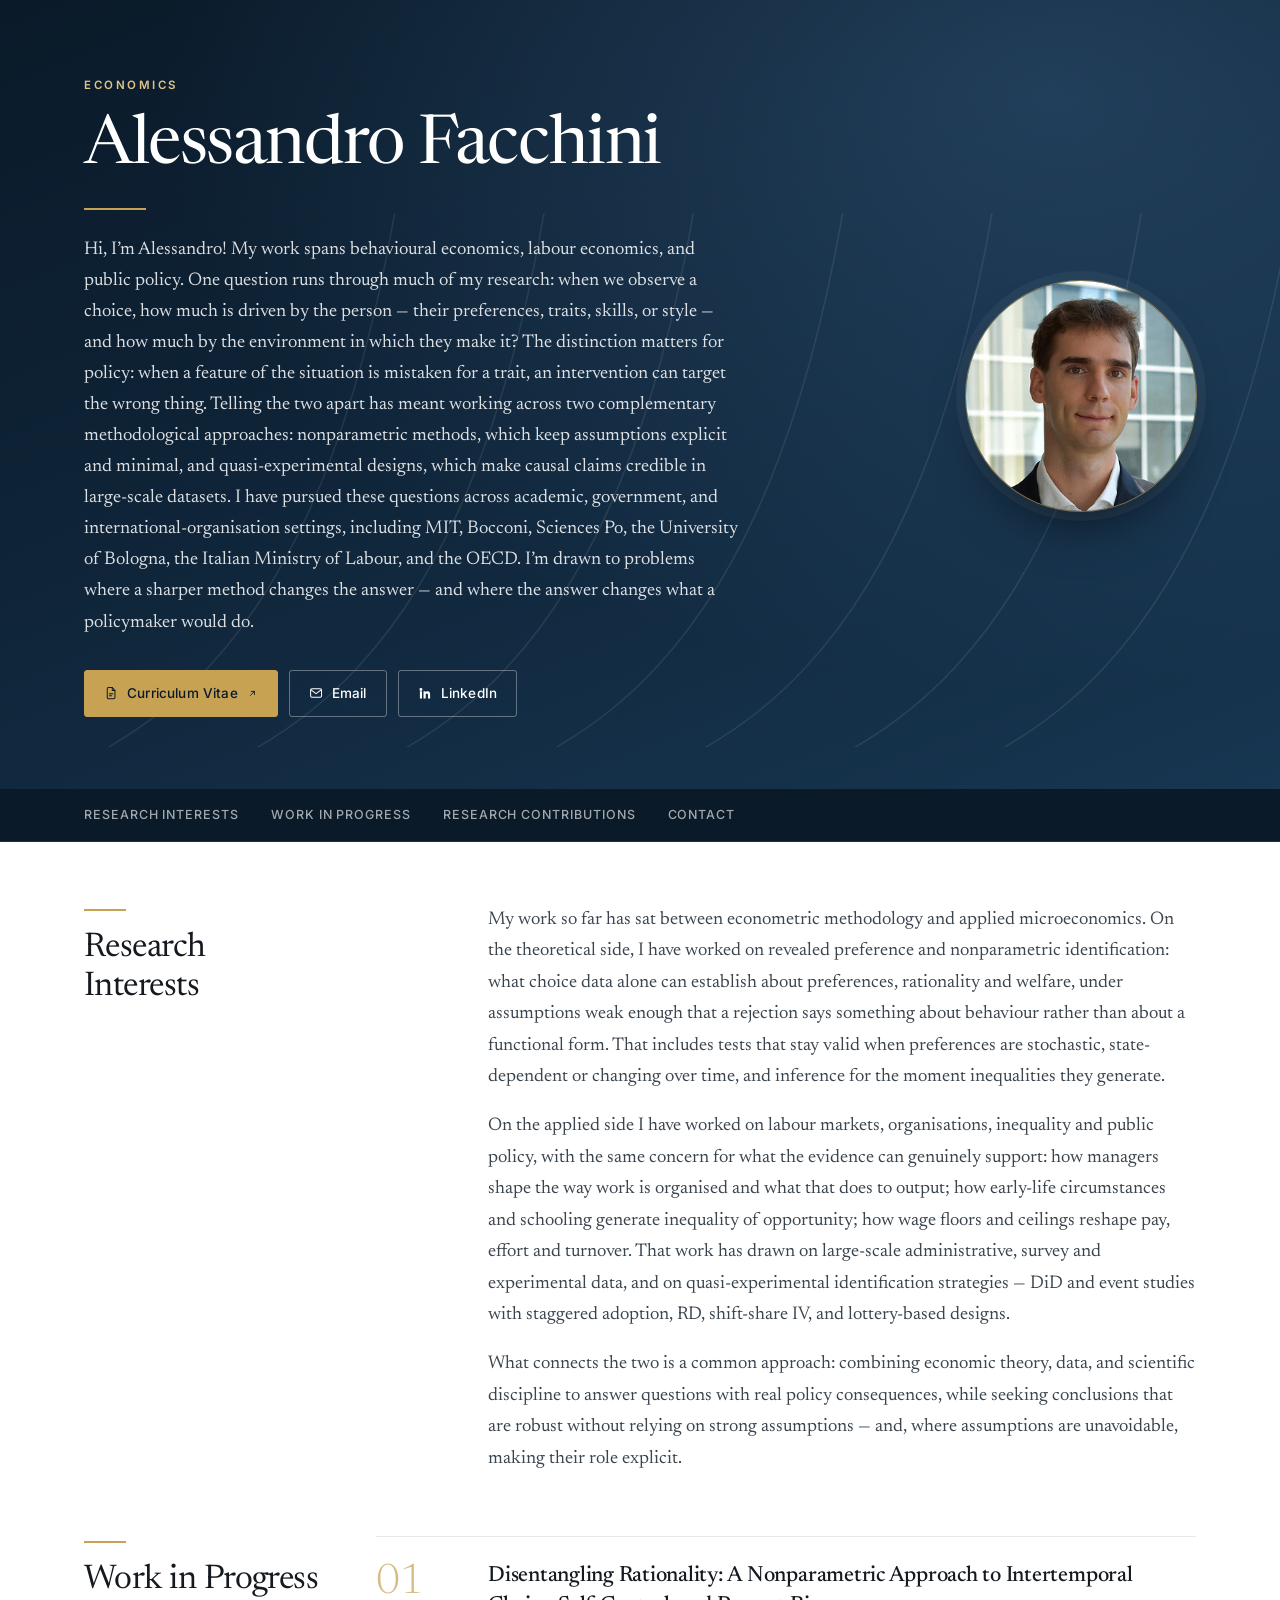
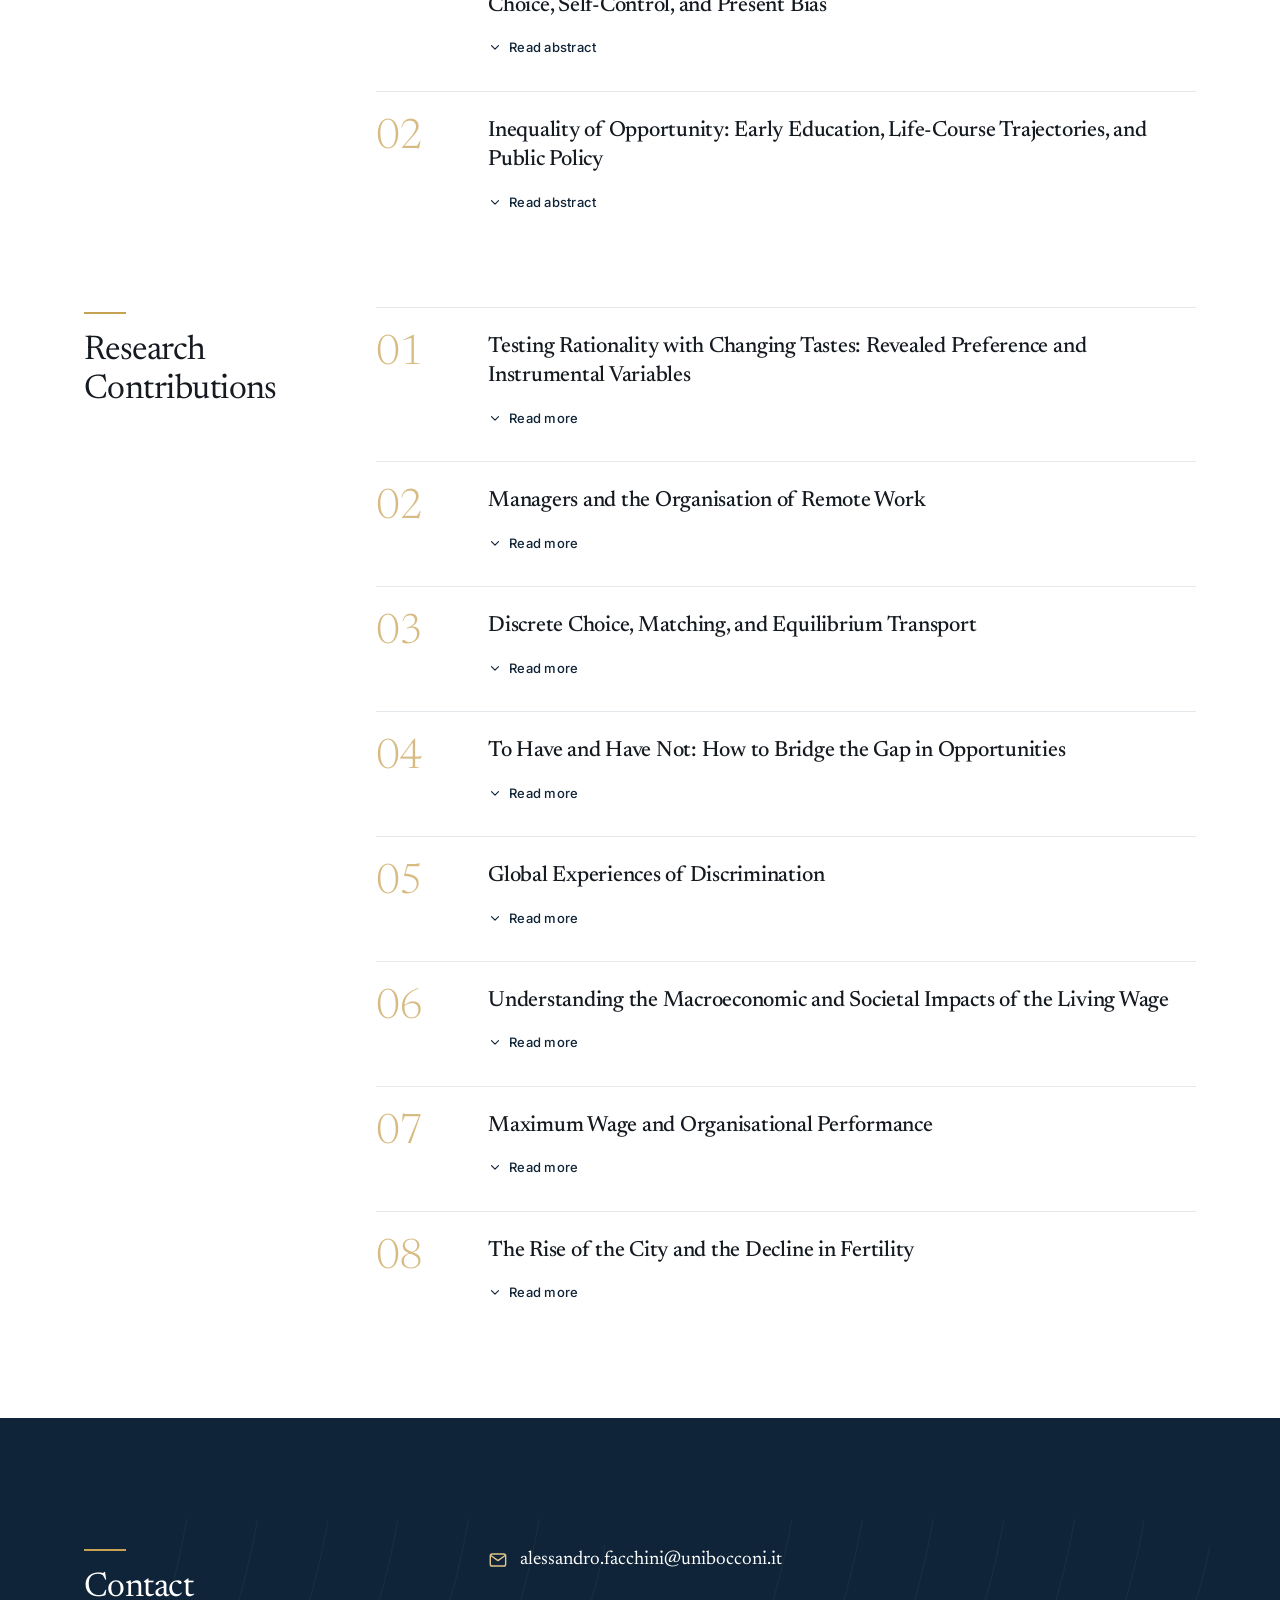
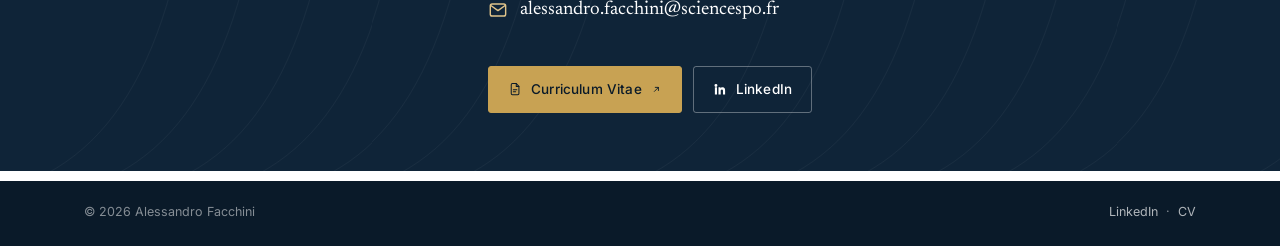
==== index.html @ e82a1452 "Revise abstract for clarity and conciseness The project investigates the persistence of early-life i" ====
<!DOCTYPE html>
<html lang="en">
<head>
<meta charset="utf-8">
<meta name="viewport" content="width=device-width, initial-scale=1, viewport-fit=cover">
<title>Alessandro Facchini — Economics</title>
<meta name="description" content="Alessandro Facchini — economist working on behavioural and labour economics, revealed preference and nonparametric econometrics, inequality of opportunity, and public policy.">
<meta name="author" content="Alessandro Facchini">
<meta name="robots" content="index, follow, max-snippet:-1, max-image-preview:large, max-video-preview:-1">
<meta name="theme-color" content="#0F2438">
<link rel="canonical" href="https://alessandrofacchini-git.github.io/">

<meta property="og:type" content="profile">
<meta property="og:site_name" content="Alessandro Facchini">
<meta property="og:title" content="Alessandro Facchini — Economics">
<meta property="og:description" content="Alessandro Facchini — economist working on behavioural and labour economics, revealed preference and nonparametric econometrics, inequality of opportunity, and public policy.">
<meta property="og:url" content="https://alessandrofacchini-git.github.io/">
<meta property="og:image" content="https://alessandrofacchini-git.github.io/assets/og-card.png">
<meta property="og:image:width" content="1200">
<meta property="og:image:height" content="630">
<meta property="og:image:alt" content="Alessandro Facchini — Economics">
<meta name="twitter:card" content="summary_large_image">
<meta name="twitter:title" content="Alessandro Facchini — Economics">
<meta name="twitter:description" content="Alessandro Facchini — economist working on behavioural and labour economics, revealed preference and nonparametric econometrics, inequality of opportunity, and public policy.">
<meta name="twitter:image" content="https://alessandrofacchini-git.github.io/assets/og-card.png">

<link rel="icon" href="favicon.ico?v=2" sizes="32x32">
<link rel="icon" href="assets/favicon.svg?v=2" type="image/svg+xml">
<link rel="icon" href="assets/favicon-32.png?v=2" sizes="32x32" type="image/png">
<link rel="apple-touch-icon" href="assets/apple-touch-icon.png?v=2">
<link rel="mask-icon" href="assets/favicon.svg?v=2" color="#0A1A29">
<link rel="manifest" href="site.webmanifest">

<link rel="preconnect" href="https://fonts.googleapis.com">
<link rel="preconnect" href="https://fonts.gstatic.com" crossorigin>
<link href="https://fonts.googleapis.com/css2?family=Inter:wght@400;500;600&family=Newsreader:ital,opsz,wght@0,6..72,300;0,6..72,400;0,6..72,500;0,6..72,600;1,6..72,400&display=swap" rel="stylesheet">

<script type="application/ld+json">
{
  "@context": "https://schema.org",
  "@type": "WebSite",
  "name": "Alessandro Facchini",
  "alternateName": ["Alessandro Facchini | Economics", "A. Facchini"],
  "url": "https://alessandrofacchini-git.github.io/",
  "inLanguage": "en",
  "publisher": { "@id": "https://alessandrofacchini-git.github.io/#person" }
}
</script>
<script type="application/ld+json">
{
  "@context": "https://schema.org",
  "@type": "Person",
  "@id": "https://alessandrofacchini-git.github.io/#person",
  "name": "Alessandro Facchini",
  "givenName": "Alessandro",
  "familyName": "Facchini",
  "jobTitle": "Economist",
  "description": "Alessandro Facchini — economist working on behavioural and labour economics, revealed preference and nonparametric econometrics, inequality of opportunity, and public policy.",
  "url": "https://alessandrofacchini-git.github.io/",
  "image": "https://alessandrofacchini-git.github.io/assets/portrait.jpg",
  "email": "mailto:alessandro.facchini@unibocconi.it",
  "knowsAbout": ["Behavioral economics", "Labor economics", "Public policy",
               "Econometrics", "Revealed preference", "Nonparametric inference",
               "Intertemporal choice", "Present bias", "Moment inequalities",
               "Inequality of opportunity", "Personnel economics",
               "Remote work", "Matching models", "Causal inference"],
  "sameAs": ["https://www.linkedin.com/in/alessandro-facchini-6b2490238/"],
  "alumniOf": [
    { "@type": "CollegeOrUniversity", "name": "Sciences Po" },
    { "@type": "CollegeOrUniversity", "name": "University of Bologna" },
    { "@type": "CollegeOrUniversity", "name": "Erasmus University Rotterdam" }
  ]
}
</script>
<style>

:root{
  --navy:#0F2438; --navy-2:#173651; --navy-3:#0A1A29;
  --gold:#C8A253; --gold-2:#E0C48A;
  --ink:#141A20; --ink-2:#3A444E; --muted:#6C7783;
  --rule:#E4E9ED; --paper:#FFFFFF; --paper-2:#F7F9FB; --text:690px; --col:820px; --gutter:112px;
  --serif:"Newsreader",Georgia,"Times New Roman",serif;
  --sans:"Inter",-apple-system,BlinkMacSystemFont,"Segoe UI",Helvetica,Arial,sans-serif;
  --maxw:1200px;
}
*,*::before,*::after{box-sizing:border-box}
html{-webkit-text-size-adjust:100%;color-scheme:light light}
/* --- touch targets ---------------------------------------------------------
   These controls are visually small by design. The ::after overlay enlarges the
   tappable area to the 44px accessibility minimum without altering layout. */
.toggle{position:relative}
.toggle::after{content:"";position:absolute;top:50%;left:0;transform:translateY(-50%);
  width:100%;min-width:48px;height:48px}
.mails a{position:relative}
.mails a::after{content:"";position:absolute;top:50%;left:0;transform:translateY(-50%);
  width:100%;height:48px}
.foot-inner a{position:relative;display:inline-block}
.foot-inner a::after{content:"";position:absolute;top:50%;left:50%;
  transform:translate(-50%,-50%);width:calc(100% + 18px);min-width:48px;height:48px}

@media (prefers-reduced-motion:no-preference){html{scroll-behavior:smooth}}
body{
  margin:0;background:var(--paper);color:var(--ink-2);
  font-family:var(--serif);font-size:18.5px;line-height:1.7;font-weight:400;
  -webkit-font-smoothing:antialiased;-moz-osx-font-smoothing:grayscale;
}
img{max-width:100%;display:block}
[hidden]{display:none!important}
.ic{width:1.05em;height:1.05em;flex:0 0 auto}
.ic-sm{width:.8em;height:.8em}
a{color:var(--navy);text-decoration:none}
a:hover{text-decoration:underline;text-underline-offset:3px}
:focus-visible{outline:2px solid var(--gold);outline-offset:3px;border-radius:2px}
.skip{position:absolute;left:-9999px;background:#fff;color:var(--navy);padding:10px 16px;
  font-family:var(--sans);font-size:14px;z-index:99}
.skip:focus{left:12px;top:12px}
.wrap{max-width:var(--maxw);margin:0 auto;padding-inline:44px}

/* ---------------------------------------------------------------- hero --- */
.hero{
  position:relative;overflow:hidden;color:#fff;
  background:
    radial-gradient(120% 130% at 82% 12%, rgba(70,116,160,.34) 0%, rgba(15,36,56,0) 58%),
    linear-gradient(158deg, var(--navy-3) 0%, var(--navy) 45%, var(--navy-2) 100%);
}
.hero::after{
  content:"";position:absolute;inset:0;background-image:url("data:image/svg+xml,%3Csvg xmlns='http://www.w3.org/2000/svg' viewBox='0 0 1200 700' preserveAspectRatio='xMidYMax slice'%3E%3Cg fill='none' stroke='%23ffffff' stroke-opacity='0.085' stroke-width='1.3'%3E%3Cpath d='M-120 760 C 140 745 300 600 370 200'/%3E%3Cpath d='M20 760 C 280 745 440 600 510 200'/%3E%3Cpath d='M160 760 C 420 745 580 600 650 200'/%3E%3Cpath d='M300 760 C 560 745 720 600 790 200'/%3E%3Cpath d='M440 760 C 700 745 860 600 930 200'/%3E%3Cpath d='M580 760 C 840 745 1000 600 1070 200'/%3E%3Cpath d='M720 760 C 980 745 1140 600 1210 200'/%3E%3C/g%3E%3C/svg%3E");pointer-events:none;
}
.hero-inner{position:relative;z-index:1;display:grid;
  grid-template-columns:minmax(0,1fr) auto;gap:64px;align-items:center;
  padding-block:76px 72px}
.eyebrow{margin:0 0 16px;font-family:var(--sans);font-size:11.5px;font-weight:600;
  letter-spacing:.22em;text-transform:uppercase;color:var(--gold-2)}
h1{margin:0;font-family:var(--serif);font-weight:400;
  font-size:clamp(42px,6vw,68px);line-height:1.03;letter-spacing:-.021em;color:#fff}
.hero-rule{width:62px;height:2px;background:var(--gold);margin:26px 0 24px}
.hero-lede{margin:0;max-width:66ch;font-size:18.5px;line-height:1.68;
  font-weight:400;color:rgba(255,255,255,.86)}
.hero-portrait{
  width:230px;height:230px;border-radius:50%;object-fit:cover;
  box-shadow:0 0 0 1px rgba(200,162,83,.55),0 0 0 10px rgba(255,255,255,.045),
             0 30px 60px -30px rgba(0,0,0,.9);
}
.actions{display:flex;flex-wrap:wrap;gap:11px;margin-top:32px}
.btn{display:inline-flex;align-items:center;gap:9px;padding:11px 19px;border-radius:3px;
  font-family:var(--sans);font-size:13.5px;font-weight:500;letter-spacing:.012em;
  white-space:nowrap;border:1px solid var(--gold);background:var(--gold);color:var(--navy-3);
  transition:background .18s ease,color .18s ease,border-color .18s ease,transform .18s ease}
.btn:hover{background:var(--gold-2);border-color:var(--gold-2);text-decoration:none;
  transform:translateY(-1px)}
.btn-ghost{background:transparent;color:#fff;border-color:rgba(255,255,255,.34)}
.btn-ghost:hover{background:rgba(255,255,255,.1);border-color:rgba(255,255,255,.7);color:#fff}

/* ----------------------------------------------------------------- nav --- */
.nav{position:sticky;top:0;z-index:20;background:var(--navy-3);
  border-bottom:1px solid rgba(255,255,255,.1);transition:box-shadow .2s ease}
.nav.is-stuck{box-shadow:0 8px 26px -18px rgba(0,0,0,.9)}
.nav ul{display:flex;flex-wrap:nowrap;gap:32px;list-style:none;margin:0;padding:0 30px 0 0;
  overflow-x:auto;scrollbar-width:none;
  -webkit-mask-image:linear-gradient(90deg,#000 calc(100% - 34px),transparent);
  mask-image:linear-gradient(90deg,#000 calc(100% - 34px),transparent)}
.nav ul::-webkit-scrollbar{display:none}
.nav a{display:block;padding:15px 0;white-space:nowrap;color:rgba(255,255,255,.62);
  font-family:var(--sans);font-size:12.5px;font-weight:500;letter-spacing:.075em;
  text-transform:uppercase;border-bottom:2px solid transparent;margin-bottom:-1px;
  transition:color .18s ease,border-color .18s ease}
.nav a:hover{color:#fff;text-decoration:none}
.nav a.is-current{color:var(--gold-2);border-bottom-color:var(--gold)}

/* ------------------------------------------------------------ sections --- */
main{padding:0 0 10px}
section{padding-top:62px;scroll-margin-top:56px}
.sec-head{margin-bottom:26px}
@media (min-width:960px){
  .sec{display:grid;grid-template-columns:240px minmax(0,var(--col));gap:0 52px;
    justify-content:center;align-items:start}
  .sec>.sec-head{grid-column:1;margin-bottom:0;padding-top:5px}
  .sec>.sec-body{grid-column:2;max-width:none}
  .sec>.sec-body>.prose,
  .sec>.sec-body>.mails,
  .sec>.sec-body>.actions{margin-left:var(--gutter)}
}
.sec-rule{display:block;width:42px;height:2px;background:var(--gold);margin-bottom:18px}
h2{margin:0;font-family:var(--serif);font-weight:400;font-size:clamp(28px,3.2vw,34px);
  line-height:1.16;letter-spacing:-.016em;color:var(--ink)}
.prose{max-width:none}
.sec-body{max-width:var(--text)}
.prose p{margin:0 0 18px}
.prose p:last-child{margin-bottom:0}
.prose p,.abstract p,.hero-lede{text-wrap:pretty}

/* -------------------------------------------------------------- papers --- */
.papers{list-style:none;margin:0;padding:0}
.paper{display:grid;grid-template-columns:calc(var(--gutter) - 24px) minmax(0,1fr);gap:0 24px;
  padding:25px 0;border-top:1px solid var(--rule)}
.num{font-family:var(--serif);font-weight:300;font-size:42px;line-height:1;
  color:var(--gold);opacity:.72;letter-spacing:-.02em}
.paper-title{margin:0;font-family:var(--serif);font-weight:500;font-size:22px;line-height:1.34;
  letter-spacing:-.011em;color:var(--ink)}
.toggle{display:inline-flex;align-items:center;gap:7px;margin-top:13px;padding:5px 0;
  border:0;background:none;cursor:pointer;color:var(--navy);
  font-family:var(--sans);font-size:13px;font-weight:500;letter-spacing:.02em}
.toggle:hover{text-decoration:underline;text-underline-offset:3px}
.chev{width:14px;height:14px;transition:transform .22s ease}
.toggle[aria-expanded="true"] .chev{transform:rotate(180deg)}
.abstract{margin-top:14px;padding:22px 26px;background:var(--paper-2);
  border-radius:4px;font-size:16.5px;line-height:1.66;color:var(--ink-2)}
.abstract p{margin:0 0 15px}
.abstract p:last-child{margin-bottom:0}
.abstract strong{font-weight:600;color:var(--ink)}

/* collaborator / citation line at the top of an expandable panel */
.byline{margin:0 0 15px!important;padding-bottom:13px;border-bottom:1px solid var(--rule);
  font-family:var(--sans);font-size:13.5px;line-height:1.6;color:var(--muted);letter-spacing:.004em}
.byline em{font-style:italic;color:var(--ink-2)}
.byline a{color:var(--navy);text-decoration:underline;text-underline-offset:2px;
  text-decoration-thickness:1px;text-decoration-color:rgba(15,36,56,.3)}
.byline a:hover{text-decoration-color:var(--gold)}
@media (prefers-reduced-motion:no-preference){
  .abstract{animation:reveal .28s ease both}
  @keyframes reveal{from{opacity:0;transform:translateY(-4px)}to{opacity:1;transform:none}}
}

/* ------------------------------------------------------- contact band --- */
.band{margin-top:82px;background:var(--navy);color:#fff;position:relative;overflow:hidden}
.band::after{content:"";position:absolute;inset:0;background-image:url("data:image/svg+xml,%3Csvg xmlns='http://www.w3.org/2000/svg' viewBox='0 0 1200 700' preserveAspectRatio='xMidYMax slice'%3E%3Cg fill='none' stroke='%23ffffff' stroke-opacity='0.085' stroke-width='1.3'%3E%3Cpath d='M-120 760 C 140 745 300 600 370 200'/%3E%3Cpath d='M20 760 C 280 745 440 600 510 200'/%3E%3Cpath d='M160 760 C 420 745 580 600 650 200'/%3E%3Cpath d='M300 760 C 560 745 720 600 790 200'/%3E%3Cpath d='M440 760 C 700 745 860 600 930 200'/%3E%3Cpath d='M580 760 C 840 745 1000 600 1070 200'/%3E%3Cpath d='M720 760 C 980 745 1140 600 1210 200'/%3E%3C/g%3E%3C/svg%3E");
  opacity:.75;pointer-events:none}
.band-inner{position:relative;z-index:1;padding-block:64px 58px}
.band .sec-rule{background:var(--gold)}
.band h2{color:#fff}
.mails{list-style:none;margin:0;padding:0;display:flex;flex-direction:column;gap:13px}
.mails a{display:inline-flex;align-items:center;gap:12px;color:#fff;font-size:19px}
.mails a .ic{color:var(--gold-2)}
.mails a:hover{color:var(--gold-2)}
.band .actions{margin-top:34px}

/* -------------------------------------------------------------- footer --- */
footer{background:var(--navy-3);color:rgba(255,255,255,.5);
  font-family:var(--sans);font-size:12.5px;padding:20px 0 24px}
.foot-inner{display:flex;flex-wrap:wrap;gap:14px;justify-content:space-between;align-items:center}
footer a{color:rgba(255,255,255,.68)}
footer a:hover{color:#fff}

/* -------------------------------------------------------------- mobile --- */
@media (max-width:959px){
  .wrap{padding-inline:28px}
  .hero-inner{grid-template-columns:1fr;gap:34px;padding-block:58px 56px}
  .hero-portrait{width:140px;height:140px;order:-1}
  .hero-lede{font-size:17.5px}
  section{padding-top:54px}
  .paper{grid-template-columns:1fr;gap:0}
  .num{font-size:26px;margin-bottom:8px;opacity:.85}
  .abstract{padding:18px 18px}
  .band-inner{padding-block:50px 46px}
}
@media (max-width:430px){
  .wrap{padding-inline:20px}
  .actions{display:grid;grid-template-columns:1fr 1fr;gap:10px}
  .actions .btn{justify-content:center}
  .actions .btn:first-child{grid-column:1/-1}
}

@media print{
  .nav,.actions,.toggle,.skip{display:none!important}
  .hero,.band,footer{background:#fff!important;color:#000!important}
  .hero::after,.band::after{display:none}
  h1,.hero-lede,.band h2,.mails a{color:#000!important}
  body{font-size:11pt}
  .abstract{display:block!important;background:#fff;border:1px solid #ccc}
  .paper{page-break-inside:avoid}
  a{color:#000}
}

</style>
</head>
<body>
<a class="skip" href="#main">Skip to content</a>

<header class="hero">
  <div class="wrap hero-inner">
    <div>
      <p class="eyebrow">Economics</p>
      <h1>Alessandro Facchini</h1>
      <div class="hero-rule"></div>
      <p class="hero-lede">Hi, I’m Alessandro! My work spans behavioural economics, labour economics, and public policy. One question runs through much of my research: when we observe a choice, how much is driven by the person — their preferences, traits, skills, or style — and how much by the environment in which they make it? The distinction matters for policy: when a feature of the situation is mistaken for a trait, an intervention can target the wrong thing. Telling the two apart has meant working across two complementary methodological approaches: nonparametric methods, which keep assumptions explicit and minimal, and quasi-experimental designs, which make causal claims credible in large-scale datasets. I have pursued these questions across academic, government, and international-organisation settings, including MIT, Bocconi, Sciences Po, the University of Bologna, the Italian Ministry of Labour, and the OECD. I’m drawn to problems where a sharper method changes the answer — and where the answer changes what a policymaker would do.</p>
      <div class="actions">
        <a class="btn" href="ALESSANDRO%20FACCHINI%20-%20CV.pdf" target="_blank" rel="noopener">
          <svg class="ic" viewBox="0 0 24 24" fill="none" stroke="currentColor" stroke-width="1.7" stroke-linecap="round" stroke-linejoin="round" aria-hidden="true"><path d="M14 2.5H7.5A2 2 0 0 0 5.5 4.5v15a2 2 0 0 0 2 2h9a2 2 0 0 0 2-2V7.5z"/><path d="M14 2.5v5h4.5M9 13h6M9 16.5h4"/></svg>Curriculum Vitae<svg class="ic ic-sm" viewBox="0 0 24 24" fill="none" stroke="currentColor" stroke-width="2" stroke-linecap="round" stroke-linejoin="round" aria-hidden="true"><path d="M7.5 16.5 16.5 7.5"/><path d="M9.5 7.5h7v7"/></svg></a>
        <a class="btn btn-ghost" href="mailto:alessandro.facchini@unibocconi.it"><svg class="ic" viewBox="0 0 24 24" fill="none" stroke="currentColor" stroke-width="1.7" stroke-linecap="round" stroke-linejoin="round" aria-hidden="true"><rect x="2.75" y="4.75" width="18.5" height="14.5" rx="2.2"/><path d="m3.4 6.6 8.6 6.2 8.6-6.2"/></svg>Email</a>
        <a class="btn btn-ghost" href="https://www.linkedin.com/in/alessandro-facchini-6b2490238/" target="_blank" rel="noopener">
          <svg class="ic" viewBox="0 0 24 24" fill="currentColor" aria-hidden="true"><path d="M4.98 3.5a2.5 2.5 0 1 1 0 5 2.5 2.5 0 0 1 0-5zM3.2 9h3.6v12H3.2zM9.3 9h3.45v1.64h.05c.48-.9 1.65-1.85 3.4-1.85 3.63 0 4.3 2.39 4.3 5.5V21h-3.6v-5.36c0-1.28-.02-2.92-1.78-2.92-1.78 0-2.05 1.39-2.05 2.83V21H9.3z"/></svg>LinkedIn</a>
      </div>
    </div>
    <img class="hero-portrait" src="assets/portrait.jpg"
         srcset="assets/portrait-320.jpg 320w, assets/portrait-480.jpg 480w,
                 assets/portrait-700.jpg 700w, assets/portrait.jpg 1000w"
         sizes="(max-width: 900px) 140px, 230px"
         fetchpriority="high" decoding="async"
         alt="Portrait of Alessandro Facchini" width="230" height="230">
  </div>
</header>

<nav class="nav" data-sticky data-nav aria-label="Sections">
  <div class="wrap">
    <ul>
      <li><a href="#research">Research Interests</a></li>
      <li><a href="#work-in-progress">Work in Progress</a></li>
      <li><a href="#contributions">Research Contributions</a></li>
      <li><a href="#contact">Contact</a></li>
    </ul>
  </div>
</nav>

<main id="main">

  <section id="research" class="wrap sec">
    <div class="sec-head"><span class="sec-rule"></span><h2>Research Interests</h2></div>
    <div class="sec-body"><div class="prose">
  <p>My work so far has sat between econometric methodology and applied microeconomics. On the theoretical side, I have worked on revealed preference and nonparametric identification: what choice data alone can establish about preferences, rationality and welfare, under assumptions weak enough that a rejection says something about behaviour rather than about a functional form. That includes tests that stay valid when preferences are stochastic, state-dependent or changing over time, and inference for the moment inequalities they generate.</p>
  <p>On the applied side I have worked on labour markets, organisations, inequality and public policy, with the same concern for what the evidence can genuinely support: how managers shape the way work is organised and what that does to output; how early-life circumstances and schooling generate inequality of opportunity; how wage floors and ceilings reshape pay, effort and turnover. That work has drawn on large-scale administrative, survey and experimental data, and on quasi-experimental identification strategies — DiD and event studies with staggered adoption, RD, shift-share IV, and lottery-based designs.</p>
  <p>What connects the two is a common approach: combining economic theory, data, and scientific discipline to answer questions with real policy consequences, while seeking conclusions that are robust without relying on strong assumptions — and, where assumptions are unavoidable, making their role explicit.</p>
</div></div>
  </section>

  <section id="work-in-progress" class="wrap sec">
    <div class="sec-head"><span class="sec-rule"></span><h2>Work in Progress</h2></div>
    <div class="sec-body"><ul class="papers">

  <li class="paper">
    <div class="num" aria-hidden="true">01</div>
    <div>
      <!-- Alternative title, kept for later:
           Present Bias Is a Property of the Moment, Not the Person
           — A Revealed-Preference Audit of the Present-Bias Parameter -->
      <h3 class="paper-title">Disentangling Rationality: A Nonparametric Approach to Intertemporal Choice, Self-Control, and Present Bias</h3>
      <button class="toggle" type="button" data-abstract-toggle
              aria-expanded="false" aria-controls="wip-1">
        <svg class="chev" viewBox="0 0 24 24" fill="none" stroke="currentColor" stroke-width="2" stroke-linecap="round" stroke-linejoin="round" aria-hidden="true"><path d="m6 9.5 6 6 6-6"/></svg><span data-label data-more="Read abstract" data-less="Hide abstract">Read abstract</span>
      </button>
      <div class="abstract" id="wip-1" hidden>
        <p>Why do people act against their own plans—procrastinating, saving less than intended, or making different choices about food, substances, or screens than they had decided? Economics has a standard answer: <em>present bias</em>, usually represented by a single parameter attached to a person and carried across goods, states, and settings. Yet published estimates span nearly the entire theoretical range, and even the field’s best-known regularities vary across elicitation methods. Rather than treating this variation as mere imprecision, this project asks a more fundamental question: <strong>is there one present-bias parameter, and if so, of what is it a property—a person, a person in a domain, or a moment?</strong></p>
        <p>I investigate this through three complementary designs: a randomised within-person manipulation of the state in which decisions are made; the cross-domain correlation of <em>individual</em> present bias, corrected for sampling noise; and a protocol holding prices, delays, and subjects fixed while varying only the good. Together, these designs test whether present bias is a stable individual trait or instead depends systematically on context.</p>
        <p>The project also develops the methodology needed to answer this question. I show that the statistic conventionally used to test state-dependence can reject even when heterogeneous present bias is independent of the state. I therefore develop a revealed-preference framework for state-dependent quasi-hyperbolic discounting, identify its testable restrictions, derive the corresponding moment-inequality tests, and validate them through Monte Carlo experiments. I further show how the nonlinear estimator itself can generate a spurious state gradient when the underlying parameter is constant.</p>
        <p>The contribution is a framework for distinguishing <strong>when observed impatience is evidence of a self-control problem, when it is not, and what choices can—and cannot—reveal about self-control</strong>. This has direct implications for how behavioural parameters are measured, how welfare is evaluated without assuming stable preferences, and when commitment devices and choice architecture are justified.</p>
      </div>
    </div>
  </li>

  <li class="paper">
    <div class="num" aria-hidden="true">02</div>
    <div>
      <h3 class="paper-title">Inequality of Opportunity: Early Education, Life-Course Trajectories, and Public Policy</h3>
      <button class="toggle" type="button" data-abstract-toggle
              aria-expanded="false" aria-controls="wip-2">
        <svg class="chev" viewBox="0 0 24 24" fill="none" stroke="currentColor" stroke-width="2" stroke-linecap="round" stroke-linejoin="round" aria-hidden="true"><path d="m6 9.5 6 6 6-6"/></svg><span data-label data-more="Read abstract" data-less="Hide abstract">Read abstract</span>
      </button>
      <div class="abstract" id="wip-2" hidden>
        <p>Inequalities that emerge early in life are strikingly persistent — but persistence is not inevitability. The central policy question is <strong>where along a life-course trajectory intervention can actually change its path</strong>. This project studies how family background, educational environments and institutional access generate inequality of opportunity over time, and which policy margins can most effectively alter it.</p>
        <p>The analysis combines two perspectives that are rarely integrated: mapping the <em>architecture</em> of life-course inequality — where disadvantage compounds and which transitions are most consequential — and identifying the causal mechanisms through which policy can alter it. I first use circumstance-based measures of inequality of opportunity to trace how family background, school attachment and educational progression shape later outcomes. I then exploit major Chilean education reforms to identify causal effects at different points of the trajectory: eligibility thresholds and expansions in targeted school funding for regression-discontinuity and event-study designs; staggered extensions of instructional time and compulsory schooling for difference-in-differences; and lottery-based admission to oversubscribed schools for clean estimates of school, teacher and peer effects.</p>
        <p>Chile provides an unusually rich setting for this analysis, combining longitudinal individual and administrative data on students, families, teachers and schools with quasi-random policy variation. Heterogeneity is central throughout: <strong>which students, in which schools, and from which backgrounds benefit from intervention?</strong></p>
        <p>The contribution is to connect the <strong>structure of inequality of opportunity to its causal mechanisms</strong> within a common life-course framework. Rather than simply documenting disparities — or evaluating isolated interventions — the project asks when, where and for whom policy can genuinely expand the opportunities available to a child.</p>
      </div>
    </div>
  </li>

</ul></div>
  </section>

  <section id="contributions" class="wrap sec">
    <div class="sec-head"><span class="sec-rule"></span><h2>Research Contributions</h2></div>
    <div class="sec-body"><ul class="papers">

  <li class="paper">
    <div class="num" aria-hidden="true">01</div>
    <div>
      <h3 class="paper-title">Testing Rationality with Changing Tastes: Revealed Preference and Instrumental Variables</h3>
      <button class="toggle" type="button" data-abstract-toggle
              aria-expanded="false" aria-controls="con-1">
        <svg class="chev" viewBox="0 0 24 24" fill="none" stroke="currentColor" stroke-width="2" stroke-linecap="round" stroke-linejoin="round" aria-hidden="true"><path d="m6 9.5 6 6 6-6"/></svg><span data-label data-more="Read more" data-less="Hide">Read more</span>
      </button>
      <div class="abstract" id="con-1" hidden>
        <p class="byline"><a href="https://economics.mit.edu/people/faculty/dave-donaldson" target="_blank" rel="noopener">Dave Donaldson</a> (MIT)</p>
        <p>The classical revealed-preference test asks whether a finite set of price–quantity observations can be rationalised by one stable utility function. Its great strength is that it assumes no functional form; its weakness is that when it rejects, an irrational consumer and a consumer whose tastes simply moved look identical. This project builds a test that does not need stable tastes at all. Revealed preference does not deliver a point prediction for how quantities respond to a price change — it delivers a corridor of admissible responses. Writing that corridor as a system of inequalities, and treating any departure from it as an unobserved taste displacement, converts the rationality question into one an instrument can answer, in the spirit of testing a quantitative model’s causal predictions rather than its in-sample fit. The null becomes not that preferences are stable but that they do not co-move with prices: tastes may jump every period, for every consumer, so long as they do not respond to the price environment.
          <!--The work spans the theory of the pairwise construction that makes this possible, the design of the randomised price environment and of the instrument built from it, inference for the resulting moment inequalities, and Monte-Carlo evidence on size and power across demand systems, measurement error, taste drift and non-optimising choice.--></p>
      </div>
    </div>
  </li>

  <li class="paper">
    <div class="num" aria-hidden="true">02</div>
    <div>
      <h3 class="paper-title">Managers and the Organisation of Remote Work</h3>
      <button class="toggle" type="button" data-abstract-toggle
              aria-expanded="false" aria-controls="con-2">
        <svg class="chev" viewBox="0 0 24 24" fill="none" stroke="currentColor" stroke-width="2" stroke-linecap="round" stroke-linejoin="round" aria-hidden="true"><path d="m6 9.5 6 6 6-6"/></svg><span data-label data-more="Read more" data-less="Hide">Read more</span>
      </button>
      <div class="abstract" id="con-2" hidden>
        <p class="byline"><a href="https://sites.google.com/site/erikadeserranno/" target="_blank" rel="noopener">Erika Deserranno</a> (Bocconi University) · <a href="https://sites.google.com/view/silviavannutelli/home" target="_blank" rel="noopener">Silvia Vannutelli</a> (Northwestern University) · <a href="https://sites.google.com/view/mariadepaola" target="_blank" rel="noopener">Maria De Paola</a> (University of Calabria and INPS)</p>
        <p>Remote work now accounts for a large and durable share of paid workdays, and workers differ enormously not only in how much of it they do but in how it is <em>organised</em>: whether it is spread evenly across a team or captured by a few people, and whether it always falls on the same weekdays. Some of that variation reflects industry, job characteristics, and individual preferences. This project asks how much is instead driven by managers, and how it affects output.</p>
        <p>The setting is INPS, Italy’s social security agency: several hundred territorial offices processing social-security benefits, daily remote-work records for around thirty thousand employees, monthly office-level productivity measured in complexity-weighted claims per worker, and an anti-corruption rule that rotates managers between offices for reasons largely unrelated to an office’s performance. Manager fixed effects estimated on the worker–month panel separate a manager’s style from worker composition and from the calendar; a matched, stacked event study around manager changes then asks what happens to productivity when an office receives a manager with a different style. Because the amount of remote work can be held fixed in that second stage, <em>how</em> remote work is organised can be read separately from <em>how much</em> of it there is — which is where the project departs from a literature that has largely studied intensity alone, and in a public-sector setting where exit is rare and pay is rigid.</p>
      </div>
    </div>
  </li>

  <li class="paper">
    <div class="num" aria-hidden="true">03</div>
    <div>
      <h3 class="paper-title">Discrete Choice, Matching, and Equilibrium Transport</h3>
      <button class="toggle" type="button" data-abstract-toggle
              aria-expanded="false" aria-controls="con-3">
        <svg class="chev" viewBox="0 0 24 24" fill="none" stroke="currentColor" stroke-width="2" stroke-linecap="round" stroke-linejoin="round" aria-hidden="true"><path d="m6 9.5 6 6 6-6"/></svg><span data-label data-more="Read more" data-less="Hide">Read more</span>
      </button>
      <div class="abstract" id="con-3" hidden>
        <p class="byline"><a href="https://alfredgalichon.com/" target="_blank" rel="noopener">Alfred Galichon</a> (New York University and Sciences Po) · <a href="https://antoine-jacquet.github.io/" target="_blank" rel="noopener">Antoine Jacquet</a> (Sciences Po)</p>
        <p>Discrete choice models sit at the centre of demand estimation, matching, and equilibrium pricing, drawing on a mathematical toolkit that combines optimisation theory and probability. My work in this area spans several related projects. The first involves research assistance on the book <em><a href="https://press.princeton.edu/books/hardcover/9780691221809/discrete-choice-models" target="_blank" rel="noopener noreferrer">Discrete Choice Models: Mathematical Methods, Econometrics, and Data Science</a></em> (Alfred Galichon, 2026, Princeton University Press). The second develops computational methods for matching problems that lie beyond standard approaches: Scarf’s ordinal basis algorithm for near-feasible stable matchings with couples, the multi-unit assignment problem underlying combinatorial course allocation, and the Alkan–Gale approach to the existence and computation of matching equilibria.</p>     
      </div>
    </div>
  </li>

  <li class="paper">
    <div class="num" aria-hidden="true">04</div>
    <div>
      <h3 class="paper-title">To Have and Have Not: How to Bridge the Gap in Opportunities</h3>
      <button class="toggle" type="button" data-abstract-toggle
              aria-expanded="false" aria-controls="con-4">
        <svg class="chev" viewBox="0 0 24 24" fill="none" stroke="currentColor" stroke-width="2" stroke-linecap="round" stroke-linejoin="round" aria-hidden="true"><path d="m6 9.5 6 6 6-6"/></svg><span data-label data-more="Read more" data-less="Hide">Read more</span>
      </button>
      <div class="abstract" id="con-4" hidden>
        <p class="byline">OECD (2025), Paris · <a href="https://www.oecd.org/en/about/directorates/centre-on-well-being-inclusion-sustainability-and-equal-opportunity.html" target="_blank" rel="noopener">WISE Centre</a> · <a href="https://doi.org/10.1787/dec143ad-en" target="_blank" rel="noopener">doi.org/10.1787/dec143ad-en</a></p>
        <p><!--The seventh in the OECD’s flagship series on inequality, and the first released under the Observatory on Social Mobility and Equal Opportunity.-->
          This report asks how much of the dispersion in market income across OECD countries is attributable to circumstances beyond an individual’s control — sex, place of birth, parental socio-economic background — rather than to effort and talent. It does so with a measure of inequality of opportunity built on recent methodological advances and designed to align more closely with how citizens themselves judge economic fairness. Beyond levels and trends, it decomposes inequality of opportunity into the circumstances that drive it, asks for whom each circumstance matters most, contrasts household-level with individual-level measurement, and adds a geographic dimension: within-country disparities in access to education, employment and essential services.</p>
      </div>
    </div>
  </li>

  <li class="paper">
    <div class="num" aria-hidden="true">05</div>
    <div>
      <h3 class="paper-title">Global Experiences of Discrimination</h3>
      <button class="toggle" type="button" data-abstract-toggle
              aria-expanded="false" aria-controls="con-5">
        <svg class="chev" viewBox="0 0 24 24" fill="none" stroke="currentColor" stroke-width="2" stroke-linecap="round" stroke-linejoin="round" aria-hidden="true"><path d="m6 9.5 6 6 6-6"/></svg><span data-label data-more="Read more" data-less="Hide">Read more</span>
      </button>
      <div class="abstract" id="con-5" hidden>
        <p class="byline">OECD (2025), Paris · <a href="https://www.oecd.org/en/about/directorates/centre-on-well-being-inclusion-sustainability-and-equal-opportunity.html" target="_blank" rel="noopener">WISE Centre</a> · <a href="https://doi.org/10.1787/4b01b73c-en" target="_blank" rel="noopener">doi.org/10.1787/4b01b73c-en</a></p>
        <p>Self-reported discrimination rates are used to track the Sustainable Development Goals, but they are typically published without the social, institutional and economic context that shapes them, and the available data miss several protected grounds entirely. This brief assembles recently released global discrimination surveys, world values surveys, objective measures of inequality and qualitative accounts of individual experience to produce the broadest analysis of self-reported discrimination to date. It is wider in the countries it covers, and in the grounds it can examine, than the official statistics. It documents how reported discrimination varies across regions and across groups, and uses country-level regression analysis to separate the institutional, demographic, economic, cultural and knowledge-related factors associated with it. Results include the finding that more equal, more educated, and more developed societies can report <em>more</em> discrimination, reflecting higher expectations of equal treatment and greater awareness of one’s rights—which is why the headline rate should not be read on its own.</p>
      </div>
    </div>
  </li>

  <li class="paper">
    <div class="num" aria-hidden="true">06</div>
    <div>
      <h3 class="paper-title">Understanding the Macroeconomic and Societal Impacts of the Living Wage</h3>
      <button class="toggle" type="button" data-abstract-toggle
              aria-expanded="false" aria-controls="con-6">
        <svg class="chev" viewBox="0 0 24 24" fill="none" stroke="currentColor" stroke-width="2" stroke-linecap="round" stroke-linejoin="round" aria-hidden="true"><path d="m6 9.5 6 6 6-6"/></svg><span data-label data-more="Read more" data-less="Hide">Read more</span>
      </button>
      <div class="abstract" id="con-6" hidden>
        <p class="byline">OECD (2025), Paris, WP · <a href="https://www.oecd.org/en/about/directorates/centre-on-well-being-inclusion-sustainability-and-equal-opportunity.html" target="_blank" rel="noopener">WISE Centre</a></p>
        <p>Whether the widespread adoption of a living wage can durably raise low-wage workers’ living standards depends on how the economy responds — and the evidence base is thinner and more fragile than the policy debate assumes. This work reviews what is known about the impacts of living wage initiatives. Because those schemes are usually voluntary, or bounded to a single city, it complements that review with a selected look at minimum wage increases in countries beyond the usual Anglophone evidence base.</p>
        <p>The review covers wage inequality, in-work poverty, hours and employment, and price pass-through, and is deliberately explicit about what the evidence cannot yet support. Retrospective studies struggle to separate the policy from employers’ self-selection into it. Prospective microsimulations import elasticities estimated at a much lower wage floor, and typically assume immediate and universal compliance, which makes them upper bounds. And few studies follow adjustment beyond two or three years.</p>
        <p>Institutional context — coverage, enforcement, informality, indexation, wage-setting institutions — is treated as a first-order determinant of the effect rather than as a residual consideration.</p>
      </div>
    </div>
  </li>

  <!-- ============================================================
       OPTIONAL ITEMS 07 AND 08 start here. They are LIVE as written.
       To hide either one without removing it from the file, add the
       word  hidden  to its <li>, i.e.  <li class="paper" hidden>
       ============================================================ -->

  <li class="paper">
    <div class="num" aria-hidden="true">07</div>
    <div>
      <h3 class="paper-title">Maximum Wage and Organisational Performance</h3>
      <button class="toggle" type="button" data-abstract-toggle
              aria-expanded="false" aria-controls="con-7">
        <svg class="chev" viewBox="0 0 24 24" fill="none" stroke="currentColor" stroke-width="2" stroke-linecap="round" stroke-linejoin="round" aria-hidden="true"><path d="m6 9.5 6 6 6-6"/></svg><span data-label data-more="Read more" data-less="Hide">Read more</span>
      </button>
      <div class="abstract" id="con-7" hidden>
        <p class="byline"><a href="https://sites.google.com/site/erikadeserranno/" target="_blank" rel="noopener">Erika Deserranno</a> (Bocconi University) · <a href="https://matteo-ruzzante.com/" target="_blank" rel="noopener">Matteo Ruzzante</a> (Northwestern University) · <a href="https://www.danrogger.com/" target="_blank" rel="noopener">Daniel Rogger</a> (World Bank)</p>
        <p>In 2019, Liberia introduced a maximum wage. The public-sector pay reform abolished the discretionary allowances that had made up most of top earners’ compensation, replacing them with a standardised payscale and a binding wage ceiling, with the twin goals of compressing pay and cutting the wage bill.</p>
        <p>The reform took effect in most ministries at once, leaving a set of comparison units. It produced a sharp, largely mechanical pay cut whose size is accurately predicted by an employee’s pre-reform position relative to the ceiling.</p>
        <p>The project combines payroll snapshots covering the universe of public employees, randomised spot-check audits of attendance and turnover, and 360-degree performance surveys covering entire units, to trace the effects on pay compression, exit, absenteeism and organisational performance. Because the cut falls overwhelmingly on managers while their staff sit below the ceiling, the design also identifies the spillover of a manager’s pay cut onto the team, through DiD and triple-DiD strategies.</p>
      </div>
    </div>
  </li>

  <li class="paper">
    <div class="num" aria-hidden="true">08</div>
    <div>
      <h3 class="paper-title">The Rise of the City and the Decline in Fertility</h3>
      <button class="toggle" type="button" data-abstract-toggle
              aria-expanded="false" aria-controls="con-8">
        <svg class="chev" viewBox="0 0 24 24" fill="none" stroke="currentColor" stroke-width="2" stroke-linecap="round" stroke-linejoin="round" aria-hidden="true"><path d="m6 9.5 6 6 6-6"/></svg><span data-label data-more="Read more" data-less="Hide">Read more</span>
      </button>
      <div class="abstract" id="con-8" hidden>
        <p class="byline"><a href="https://leonardodamico.github.io/" target="_blank" rel="noopener">Leonardo D’Amico</a> (Princeton University) · <a href="https://sites.google.com/view/francesconuzzi/home" target="_blank" rel="noopener">Francesco Nuzzi</a> (Harvard University)</p>
        <p>How much of the decline in US fertility over the past four decades is attributable to the rise of high-density cities, and specifically to the cost of living in them? Agglomeration has drawn workers, especially skilled workers, into dense urban areas, where housing and the non-tradable goods that dominate the cost of raising a child are considerably more expensive, while wages do not on average keep pace. The project pairs a quantitative spatial model with fertility and location choice. The empirical side builds a long panel of US commuting zones from census and survey microdata, linking population density, house-price-to-income ratios, and childcare costs to total and age-specific fertility rates, allowing a gradient first observed in the cross-section to be followed through time rather than only across space.</p>
      </div>
    </div>
  </li>

</ul></div>
  </section>

  <section id="contact" class="band">
    <div class="wrap band-inner sec">
      <div class="sec-head"><span class="sec-rule"></span><h2>Contact</h2></div>
      <div class="sec-body">
      <ul class="mails">
        <li><a href="mailto:alessandro.facchini@unibocconi.it"><svg class="ic" viewBox="0 0 24 24" fill="none" stroke="currentColor" stroke-width="1.7" stroke-linecap="round" stroke-linejoin="round" aria-hidden="true"><rect x="2.75" y="4.75" width="18.5" height="14.5" rx="2.2"/><path d="m3.4 6.6 8.6 6.2 8.6-6.2"/></svg>alessandro.facchini@unibocconi.it</a></li>
        <li><a href="mailto:alessandro.facchini@sciencespo.fr"><svg class="ic" viewBox="0 0 24 24" fill="none" stroke="currentColor" stroke-width="1.7" stroke-linecap="round" stroke-linejoin="round" aria-hidden="true"><rect x="2.75" y="4.75" width="18.5" height="14.5" rx="2.2"/><path d="m3.4 6.6 8.6 6.2 8.6-6.2"/></svg>alessandro.facchini@sciencespo.fr</a></li>
      </ul>
      <div class="actions">
        <a class="btn" href="ALESSANDRO%20FACCHINI%20-%20CV.pdf" target="_blank" rel="noopener">
          <svg class="ic" viewBox="0 0 24 24" fill="none" stroke="currentColor" stroke-width="1.7" stroke-linecap="round" stroke-linejoin="round" aria-hidden="true"><path d="M14 2.5H7.5A2 2 0 0 0 5.5 4.5v15a2 2 0 0 0 2 2h9a2 2 0 0 0 2-2V7.5z"/><path d="M14 2.5v5h4.5M9 13h6M9 16.5h4"/></svg>Curriculum Vitae<svg class="ic ic-sm" viewBox="0 0 24 24" fill="none" stroke="currentColor" stroke-width="2" stroke-linecap="round" stroke-linejoin="round" aria-hidden="true"><path d="M7.5 16.5 16.5 7.5"/><path d="M9.5 7.5h7v7"/></svg></a>
        <a class="btn btn-ghost" href="https://www.linkedin.com/in/alessandro-facchini-6b2490238/" target="_blank" rel="noopener">
          <svg class="ic" viewBox="0 0 24 24" fill="currentColor" aria-hidden="true"><path d="M4.98 3.5a2.5 2.5 0 1 1 0 5 2.5 2.5 0 0 1 0-5zM3.2 9h3.6v12H3.2zM9.3 9h3.45v1.64h.05c.48-.9 1.65-1.85 3.4-1.85 3.63 0 4.3 2.39 4.3 5.5V21h-3.6v-5.36c0-1.28-.02-2.92-1.78-2.92-1.78 0-2.05 1.39-2.05 2.83V21H9.3z"/></svg>LinkedIn</a>
      </div>
      </div>
    </div>
  </section>

</main>

<footer>
  <div class="wrap foot-inner">
    <span>© 2026 Alessandro Facchini</span>
    <span><a href="https://www.linkedin.com/in/alessandro-facchini-6b2490238/" target="_blank" rel="noopener">LinkedIn</a>
      &nbsp;·&nbsp; <a href="ALESSANDRO%20FACCHINI%20-%20CV.pdf" target="_blank" rel="noopener">CV</a></span>
  </div>
</footer>

<script>
(function () {
  "use strict";

  /* ---- expandable abstracts ------------------------------------------- */
  document.querySelectorAll("[data-abstract-toggle]").forEach(function (btn) {
    var panel = document.getElementById(btn.getAttribute("aria-controls"));
    if (!panel) return;
    var lab  = btn.querySelector("[data-label]");
    var more = (lab && lab.getAttribute("data-more")) || "Read abstract";
    var less = (lab && lab.getAttribute("data-less")) || "Hide abstract";
    btn.addEventListener("click", function () {
      var open = btn.getAttribute("aria-expanded") === "true";
      btn.setAttribute("aria-expanded", String(!open));
      panel.hidden = open;
      if (lab) lab.textContent = open ? more : less;
    });
  });

  /* ---- highlight the section currently in view ------------------------- */
  var links = Array.prototype.slice.call(document.querySelectorAll("[data-nav] a[href^='#']"));
  var sections = links
    .map(function (a) { return document.querySelector(a.getAttribute("href")); })
    .filter(Boolean);

  if (sections.length && "IntersectionObserver" in window) {
    var seen = new Map();
    var io = new IntersectionObserver(function (entries) {
      entries.forEach(function (e) { seen.set(e.target.id, e.intersectionRatio); });
      var best = null, bestRatio = 0;
      seen.forEach(function (ratio, id) {
        if (ratio > bestRatio) { bestRatio = ratio; best = id; }
      });
      links.forEach(function (a) {
        a.classList.toggle("is-current", best !== null && a.getAttribute("href") === "#" + best);
      });
    }, { rootMargin: "-15% 0px -55% 0px", threshold: [0, 0.15, 0.4, 0.75, 1] });
    sections.forEach(function (s) { io.observe(s); });
  }

  /* ---- shrink / reveal the sticky bar on scroll ------------------------ */
  var bar = document.querySelector("[data-sticky]");
  if (bar) {
    var onScroll = function () {
      bar.classList.toggle("is-stuck", window.scrollY > 24);
    };
    onScroll();
    window.addEventListener("scroll", onScroll, { passive: true });
  }
})();
</script>
</body>
</html>
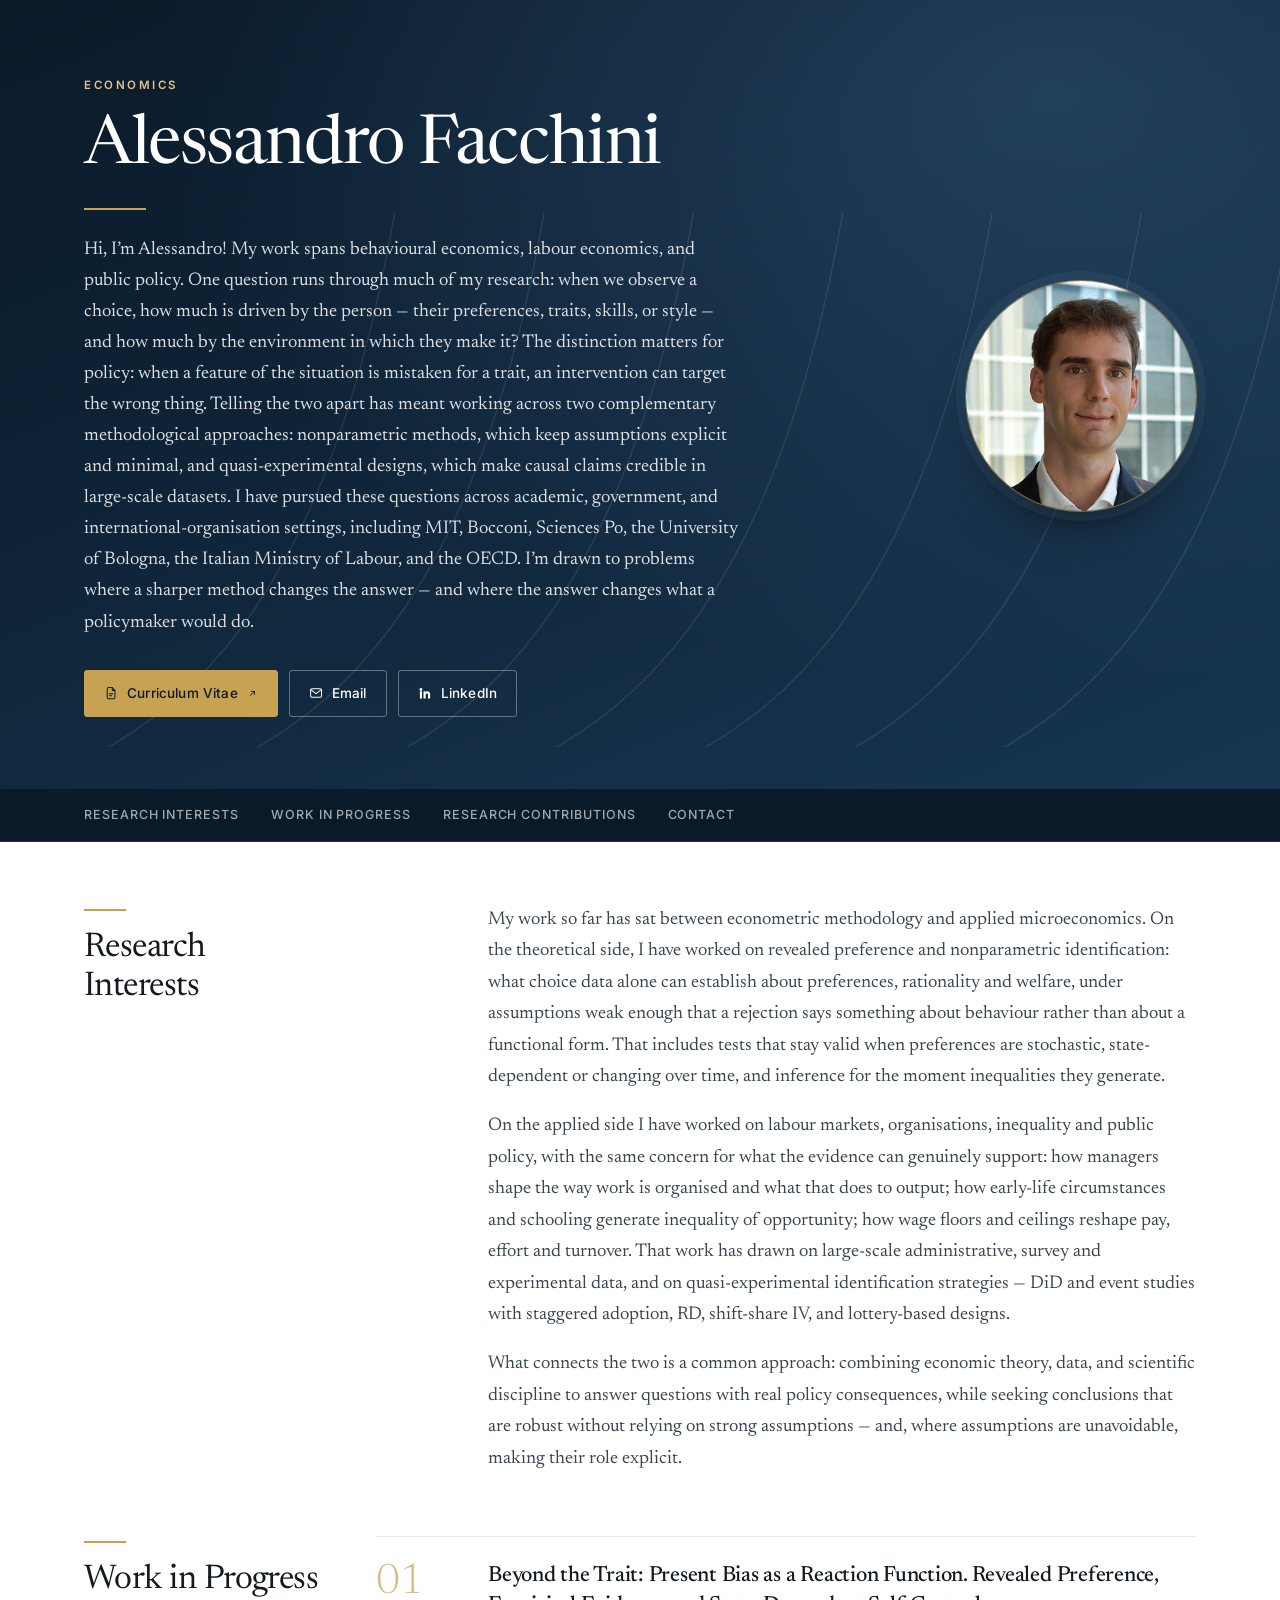
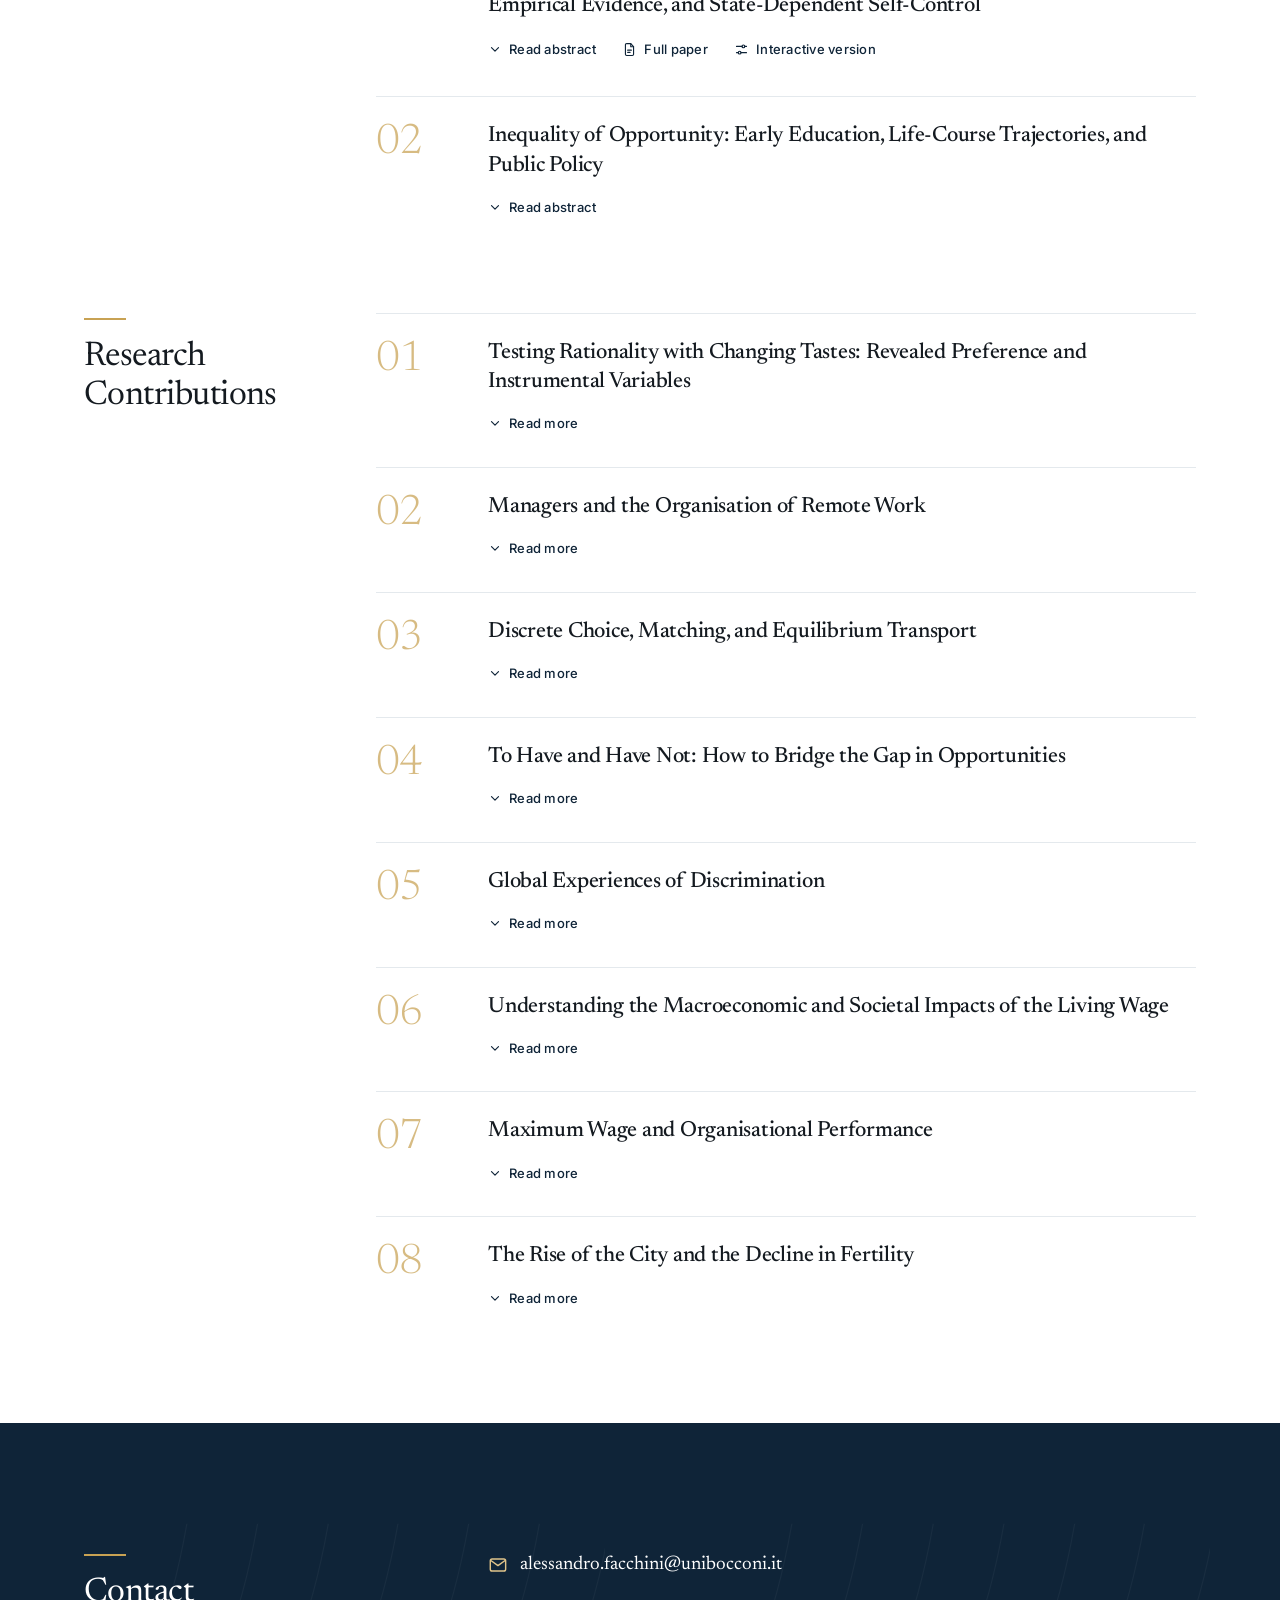
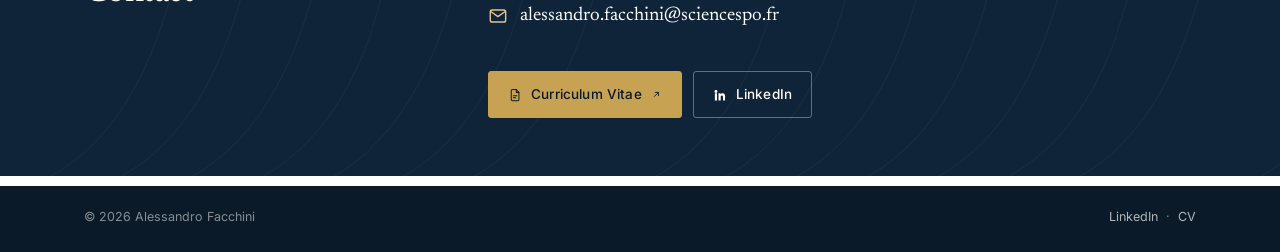
==== commit 1607dac5: "Add the Beyond the Trait paper and its interactive version Work in Progress 01 takes the paper's fin" ====
--- a/index.html
+++ b/index.html
@@ -6,6 +6,7 @@
 <title>Alessandro Facchini — Economics</title>
 <meta name="description" content="Alessandro Facchini — economist working on behavioural and labour economics, revealed preference and nonparametric econometrics, inequality of opportunity, and public policy.">
 <meta name="author" content="Alessandro Facchini">
+<meta name="application-name" content="Alessandro Facchini">
 <meta name="robots" content="index, follow, max-snippet:-1, max-image-preview:large, max-video-preview:-1">
 <meta name="theme-color" content="#0F2438">
 <link rel="canonical" href="https://alessandrofacchini-git.github.io/">
@@ -24,11 +25,14 @@
 <meta name="twitter:description" content="Alessandro Facchini — economist working on behavioural and labour economics, revealed preference and nonparametric econometrics, inequality of opportunity, and public policy.">
 <meta name="twitter:image" content="https://alessandrofacchini-git.github.io/assets/og-card.png">
 
-<link rel="icon" href="favicon.ico?v=2" sizes="32x32">
-<link rel="icon" href="assets/favicon.svg?v=2" type="image/svg+xml">
-<link rel="icon" href="assets/favicon-32.png?v=2" sizes="32x32" type="image/png">
-<link rel="apple-touch-icon" href="assets/apple-touch-icon.png?v=2">
-<link rel="mask-icon" href="assets/favicon.svg?v=2" color="#0A1A29">
+<link rel="icon" href="favicon.ico" sizes="any">
+<link rel="icon" href="assets/favicon.svg" type="image/svg+xml">
+<link rel="icon" href="assets/favicon-192.png" sizes="192x192" type="image/png">
+<link rel="icon" href="assets/favicon-96.png" sizes="96x96" type="image/png">
+<link rel="icon" href="assets/favicon-48.png" sizes="48x48" type="image/png">
+<link rel="icon" href="assets/favicon-32.png" sizes="32x32" type="image/png">
+<link rel="apple-touch-icon" href="assets/apple-touch-icon.png">
+<link rel="mask-icon" href="assets/favicon.svg" color="#0A1A29">
 <link rel="manifest" href="site.webmanifest">
 
 <link rel="preconnect" href="https://fonts.googleapis.com">
@@ -64,7 +68,10 @@
                "Intertemporal choice", "Present bias", "Moment inequalities",
                "Inequality of opportunity", "Personnel economics",
                "Remote work", "Matching models", "Causal inference"],
-  "sameAs": ["https://www.linkedin.com/in/alessandro-facchini-6b2490238/"],
+  "sameAs": [
+    "https://www.linkedin.com/in/alessandro-facchini-6b2490238/",
+    "https://github.com/alessandrofacchini-git"
+  ],
   "alumniOf": [
     { "@type": "CollegeOrUniversity", "name": "Sciences Po" },
     { "@type": "CollegeOrUniversity", "name": "University of Bologna" },
@@ -202,6 +209,15 @@
   font-family:var(--sans);font-size:13px;font-weight:500;letter-spacing:.02em}
 .toggle:hover{text-decoration:underline;text-underline-offset:3px}
 .chev{width:14px;height:14px;transition:transform .22s ease}
+/* links next to "Read abstract" (Full paper, Interactive version). Unused if the links are commented out. */
+.paper-links{display:flex;flex-wrap:wrap;align-items:center;column-gap:26px;margin-top:6px}
+.paper-links .toggle{margin-top:0;min-height:44px;padding:0}
+.paper-links + .abstract{margin-top:8px}
+.plink{display:inline-flex;align-items:center;gap:7px;min-height:44px;color:var(--navy);
+  font-family:var(--sans);font-size:13px;font-weight:500;letter-spacing:.02em}
+.plink .ic{width:15px;height:15px;flex:none}
+.plink:hover{text-decoration:underline;text-underline-offset:3px}
+
 .toggle[aria-expanded="true"] .chev{transform:rotate(180deg)}
 .abstract{margin-top:14px;padding:22px 26px;background:var(--paper-2);
   border-radius:4px;font-size:16.5px;line-height:1.66;color:var(--ink-2)}
@@ -261,7 +277,7 @@
 }
 
 @media print{
-  .nav,.actions,.toggle,.skip{display:none!important}
+  .nav,.actions,.toggle,.plink,.skip{display:none!important}
   .hero,.band,footer{background:#fff!important;color:#000!important}
   .hero::after,.band::after{display:none}
   h1,.hero-lede,.band h2,.mails a{color:#000!important}
@@ -332,16 +348,24 @@
       <!-- Alternative title, kept for later:
            Present Bias Is a Property of the Moment, Not the Person
            — A Revealed-Preference Audit of the Present-Bias Parameter -->
-      <h3 class="paper-title">Disentangling Rationality: A Nonparametric Approach to Intertemporal Choice, Self-Control, and Present Bias</h3>
+      <h3 class="paper-title">Beyond the Trait: Present Bias as a Reaction Function. Revealed Preference, Empirical Evidence, and State-Dependent Self-Control</h3>
+      <div class="paper-links">
       <button class="toggle" type="button" data-abstract-toggle
               aria-expanded="false" aria-controls="wip-1">
         <svg class="chev" viewBox="0 0 24 24" fill="none" stroke="currentColor" stroke-width="2" stroke-linecap="round" stroke-linejoin="round" aria-hidden="true"><path d="m6 9.5 6 6 6-6"/></svg><span data-label data-more="Read abstract" data-less="Hide abstract">Read abstract</span>
       </button>
+      <!-- PAPER LINKS. Each link below is one line; to hide one, comment out its line. -->
+      <a class="plink" href="Beyond%20The%20Trait.pdf" target="_blank" rel="noopener"><svg class="ic" viewBox="0 0 24 24" fill="none" stroke="currentColor" stroke-width="1.8" stroke-linecap="round" stroke-linejoin="round" aria-hidden="true"><path d="M14 2.5H7.5A2 2 0 0 0 5.5 4.5v15a2 2 0 0 0 2 2h9a2 2 0 0 0 2-2V7.5z"/><path d="M14 2.5v5h4.5M9 13h6M9 16.5h4"/></svg>Full paper</a>
+      <a class="plink" href="beyond-the-trait/" target="_blank" rel="noopener"><svg class="ic" viewBox="0 0 24 24" fill="none" stroke="currentColor" stroke-width="1.8" stroke-linecap="round" stroke-linejoin="round" aria-hidden="true"><path d="M4 7h9M17 7h3M4 17h3M11 17h9"/><circle cx="15" cy="7" r="2.2"/><circle cx="9" cy="17" r="2.2"/></svg>Interactive version</a>
+      <!-- /PAPER LINKS -->
+      </div>
       <div class="abstract" id="wip-1" hidden>
-        <p>Why do people act against their own plans—procrastinating, saving less than intended, or making different choices about food, substances, or screens than they had decided? Economics has a standard answer: <em>present bias</em>, usually represented by a single parameter attached to a person and carried across goods, states, and settings. Yet published estimates span nearly the entire theoretical range, and even the field’s best-known regularities vary across elicitation methods. Rather than treating this variation as mere imprecision, this project asks a more fundamental question: <strong>is there one present-bias parameter, and if so, of what is it a property—a person, a person in a domain, or a moment?</strong></p>
-        <p>I investigate this through three complementary designs: a randomised within-person manipulation of the state in which decisions are made; the cross-domain correlation of <em>individual</em> present bias, corrected for sampling noise; and a protocol holding prices, delays, and subjects fixed while varying only the good. Together, these designs test whether present bias is a stable individual trait or instead depends systematically on context.</p>
-        <p>The project also develops the methodology needed to answer this question. I show that the statistic conventionally used to test state-dependence can reject even when heterogeneous present bias is independent of the state. I therefore develop a revealed-preference framework for state-dependent quasi-hyperbolic discounting, identify its testable restrictions, derive the corresponding moment-inequality tests, and validate them through Monte Carlo experiments. I further show how the nonlinear estimator itself can generate a spurious state gradient when the underlying parameter is constant.</p>
-        <p>The contribution is a framework for distinguishing <strong>when observed impatience is evidence of a self-control problem, when it is not, and what choices can—and cannot—reveal about self-control</strong>. This has direct implications for how behavioural parameters are measured, how welfare is evaluated without assuming stable preferences, and when commitment devices and choice architecture are justified.</p>
+        <p>Present bias is often estimated, reported and calibrated as a personal parameter: a common β across states, goods, and settings. Re-examining data from three independent experimental designs, I test the invariance restrictions imposed by a single β and find that several fail.</p>
+        <p><em>First</em>, in a real-effort panel (Augenblick and Rabin, 2019), randomizing whether choices precede or follow a mandatory work block shifts the estimated β from 0.88 (before) to 0.74 (after) within subjects. This exogenous state variation reduces immediate effort while leaving choices and forecasts about future work unchanged, rejecting the cross-vantage equality assumed by pooled specifications. These findings are robust to design-recentering on the treatment’s conditional expectation under exact randomization inference.</p>
+        <p><em>Second</em>, applying a bivariate measurement-error model to the data of Augenblick et al. (2015) to account for sampling noise reveals genuine dispersion in present bias over effort, but none over money, among the same individuals. This contradicts the stable-trait hypothesis, since no correlation can arise between a variable and a constant.</p>
+        <p><em>Third</em>, using a common protocol across rewards (Cheung et al., 2022), I confirm their finding of stronger present bias over money than over food. However, differences in β across snack subgroups exceed the money–food gap, challenging commodity-level explanations. Individual-level correlations suggest trait-like stability within trade-off structures, but not across them. Present bias thus appears to depend on the person–reward pairing, conditional on trade-off structure and state, rather than on either component alone.</p>
+        <p>Uncovering these patterns requires an appropriate testing framework: the level statistics conventionally used to document heterogeneity in β cannot distinguish genuine state dependence from stochastic variation under a state-independent model. I derive a valid class of test statistics using recentered functions of the assigned state and provide a revealed-preference characterization of state-dependent quasi-hyperbolic discounting that extends Echenique et al. (2020), nesting exponential discounting and the fixed-trait specification as special cases. I also establish coordinate-level conditions for eliminating non-linear transformation bias and develop nonparametric tests that relax functional-form restrictions on utility and cost functions.</p>
+        <p>To establish common ground across normative perspectives, I conservatively define welfare losses as the unanticipated component of the plan-versus-action wedge, showing empirically that it constitutes the majority of the observed wedge. Accordingly, commitment demand cannot serve as a reliable diagnostic of bias, as it tracks the accurate component of people’s forecasts rather than their prediction errors. Finally, I present a framework of state-weighted valuation systems that formalizes present bias as a state-dependent reaction function, recovering traditional models under specific restrictions. Overall, these results broaden the scope of policy beyond individual targeting and voluntary self-correction to encompass the choice environment, recognizing that the decision context can embed the very cues that shape present bias.</p>
       </div>
     </div>
   </li>
@@ -443,7 +467,7 @@
       </button>
       <div class="abstract" id="con-5" hidden>
         <p class="byline">OECD (2025), Paris · <a href="https://www.oecd.org/en/about/directorates/centre-on-well-being-inclusion-sustainability-and-equal-opportunity.html" target="_blank" rel="noopener">WISE Centre</a> · <a href="https://doi.org/10.1787/4b01b73c-en" target="_blank" rel="noopener">doi.org/10.1787/4b01b73c-en</a></p>
-        <p>Self-reported discrimination rates are used to track the Sustainable Development Goals, but they are typically published without the social, institutional and economic context that shapes them, and the available data miss several protected grounds entirely. This brief assembles recently released global discrimination surveys, world values surveys, objective measures of inequality and qualitative accounts of individual experience to produce the broadest analysis of self-reported discrimination to date. It is wider in the countries it covers, and in the grounds it can examine, than the official statistics. It documents how reported discrimination varies across regions and across groups, and uses country-level regression analysis to separate the institutional, demographic, economic, cultural and knowledge-related factors associated with it. Results include the finding that more equal, more educated, and more developed societies can report <em>more</em> discrimination, reflecting higher expectations of equal treatment and greater awareness of one’s rights—which is why the headline rate should not be read on its own.</p>
+        <p>Self-reported discrimination rates are used to track the Sustainable Development Goals, but they are typically published without the social, institutional and economic context that shapes them, and the available data miss several protected grounds entirely. This brief assembles recently released global discrimination surveys, world values surveys, objective measures of inequality and qualitative accounts of individual experience to produce the broadest analysis of self-reported discrimination to date. It is wider in the countries it covers, and in the grounds it can examine, than the official statistics. It documents how reported discrimination varies across regions and across groups, and uses country-level regression analysis to separate the institutional, demographic, economic, cultural and knowledge-related factors associated with it. Results include the finding that more equal, more educated, and more developed societies can report <em>more</em> discrimination, reflecting higher expectations of equal treatment and greater awareness of one’s rights — which is why the headline rate should not be read on its own.</p>
       </div>
     </div>
   </li>
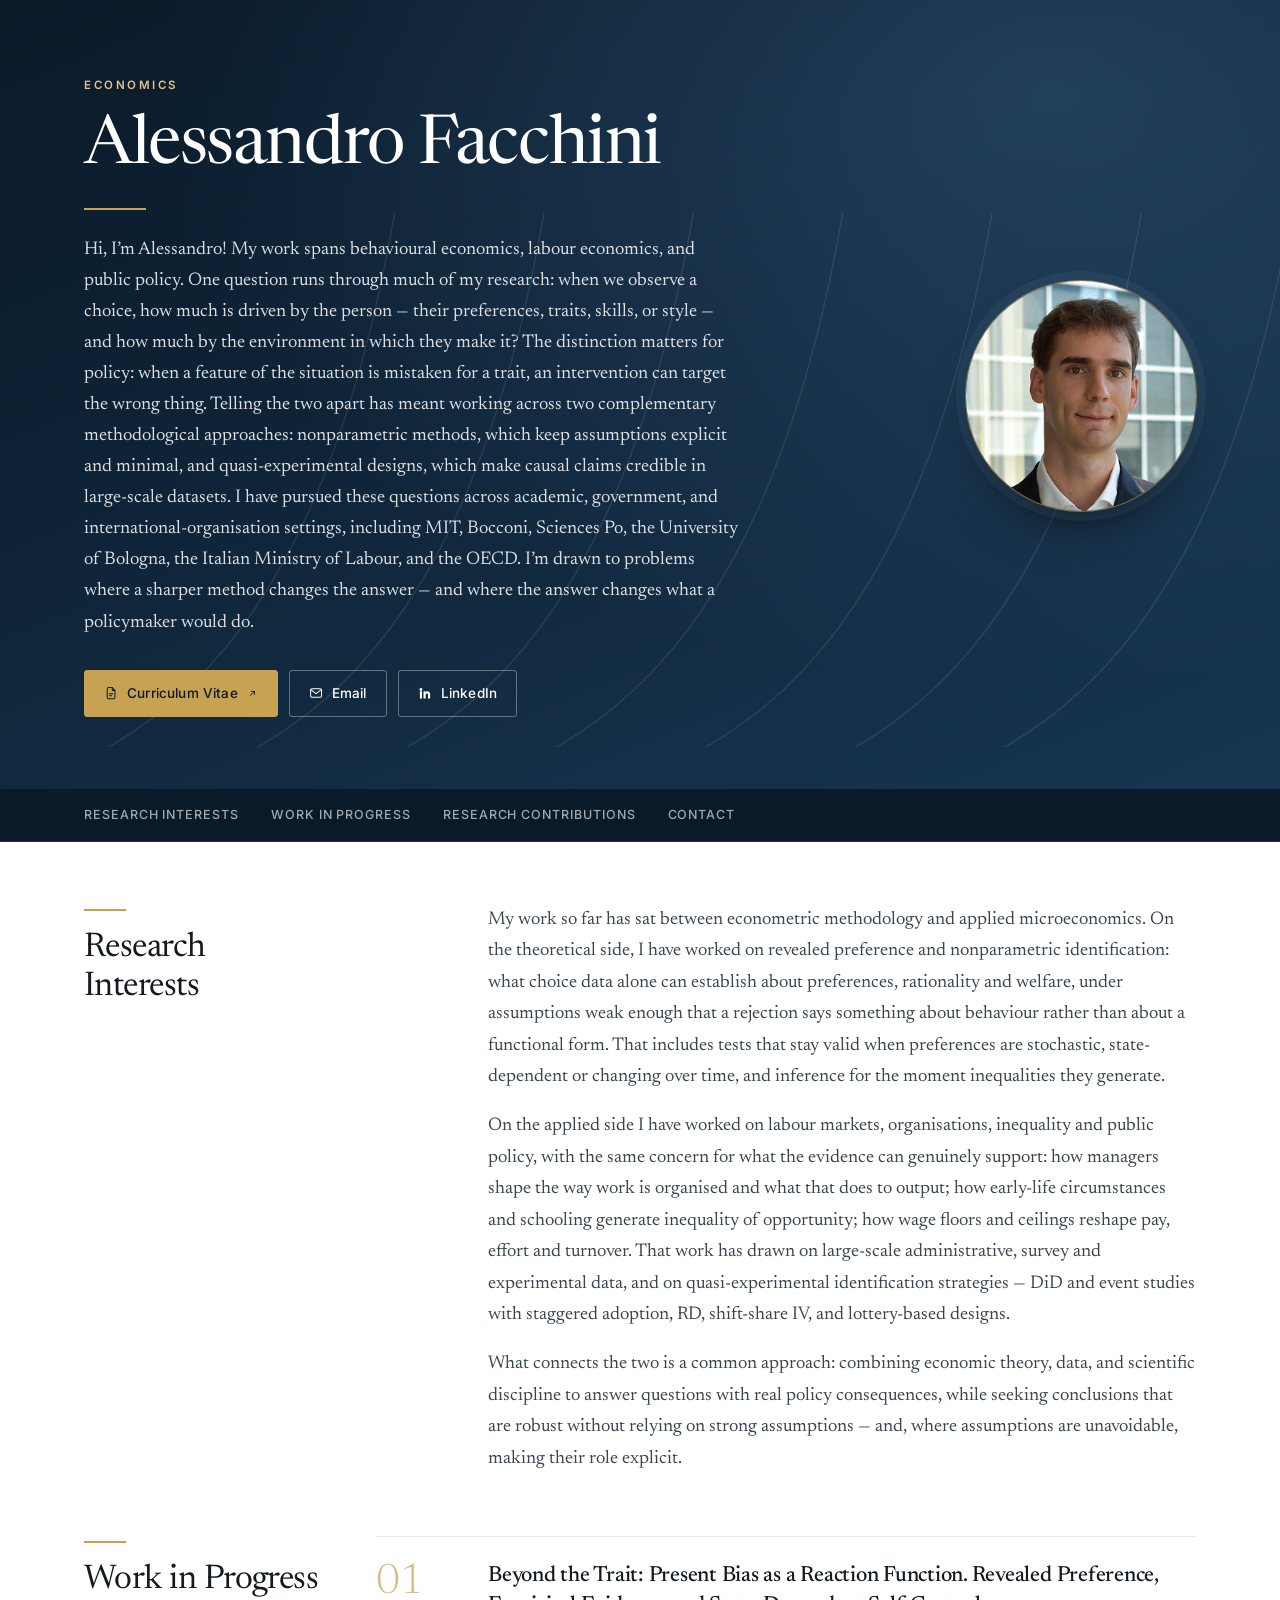
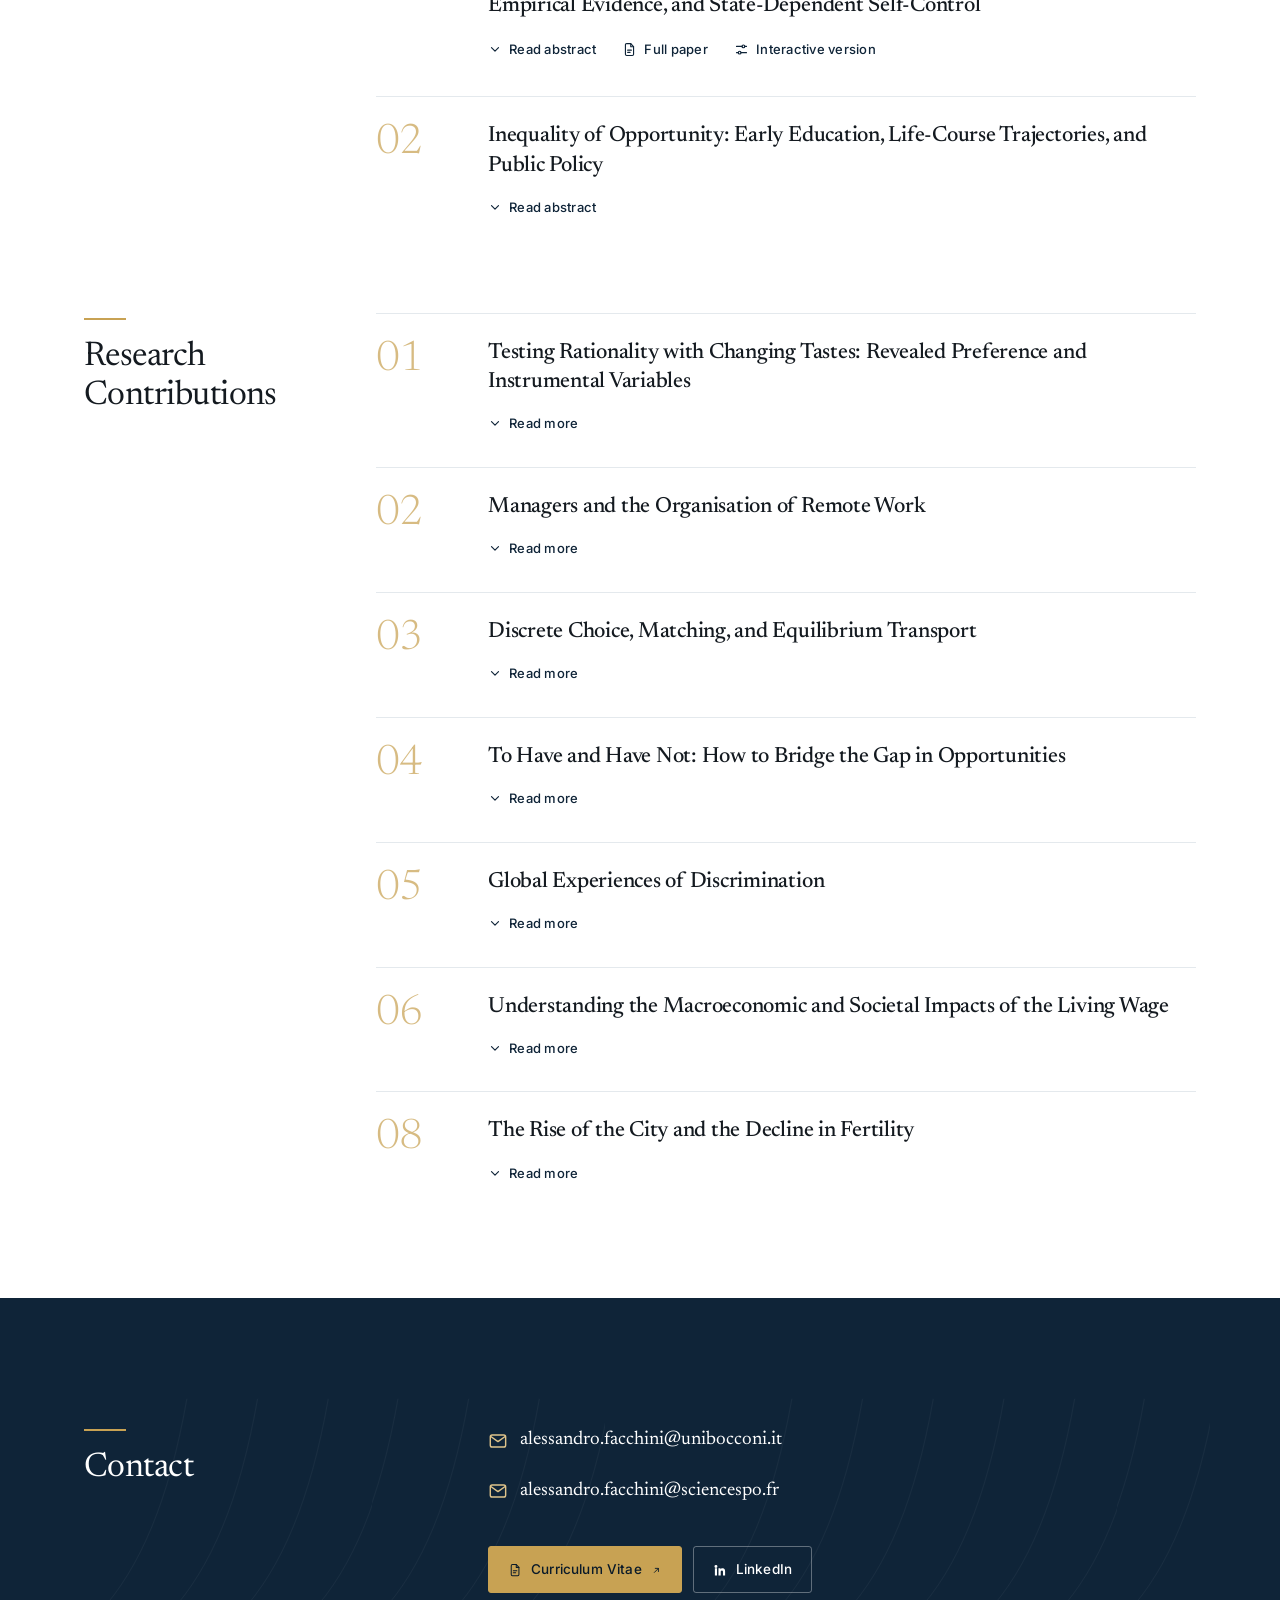
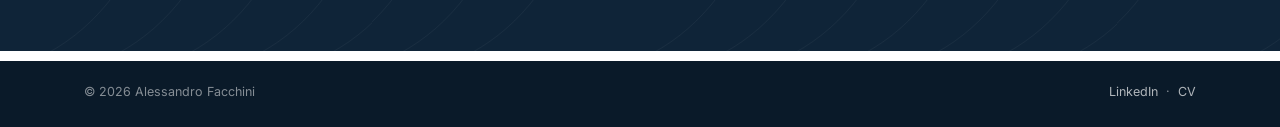
==== commit 44748a5b: "Update index.html" ====
--- a/index.html
+++ b/index.html
@@ -494,8 +494,8 @@
        To hide either one without removing it from the file, add the
        word  hidden  to its <li>, i.e.  <li class="paper" hidden>
        ============================================================ -->
-
-  <li class="paper">
+<!-- AF, temp -->
+  <li class="paper" hidden>
     <div class="num" aria-hidden="true">07</div>
     <div>
       <h3 class="paper-title">Maximum Wage and Organisational Performance</h3>
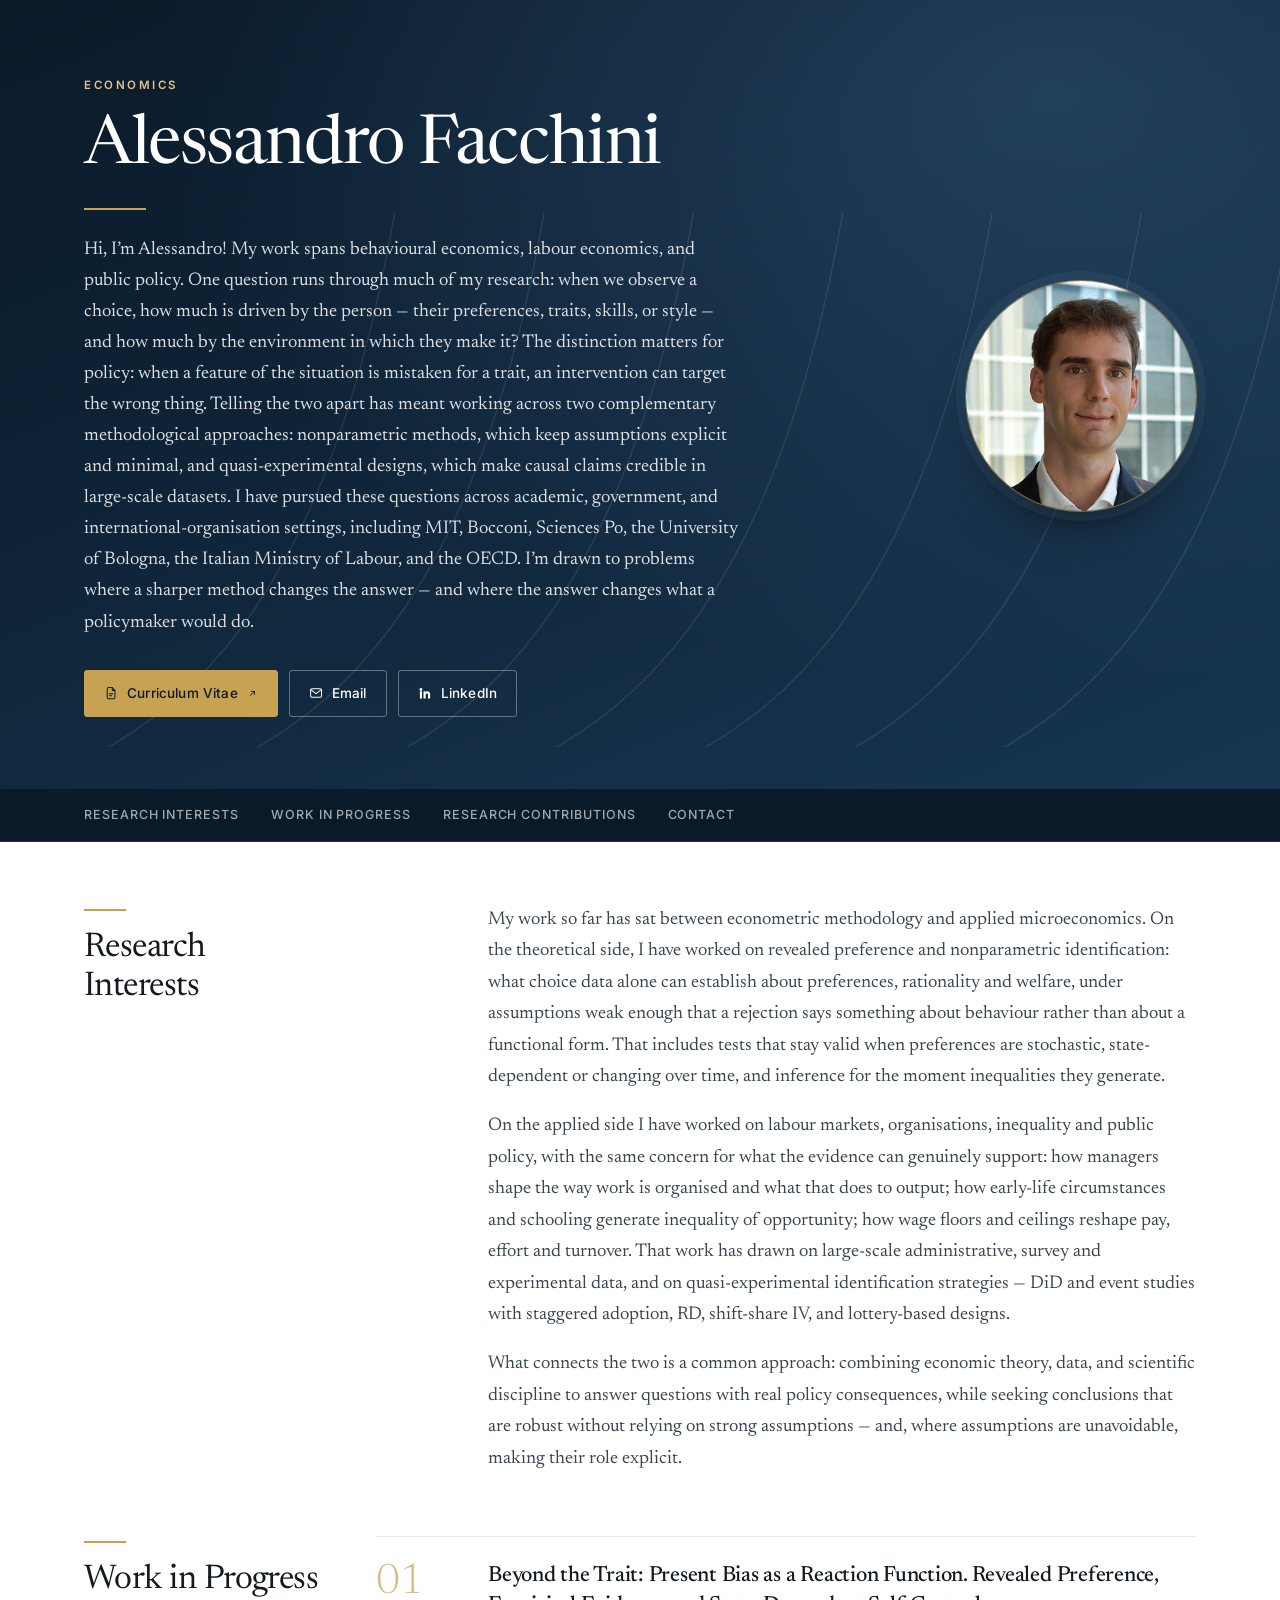
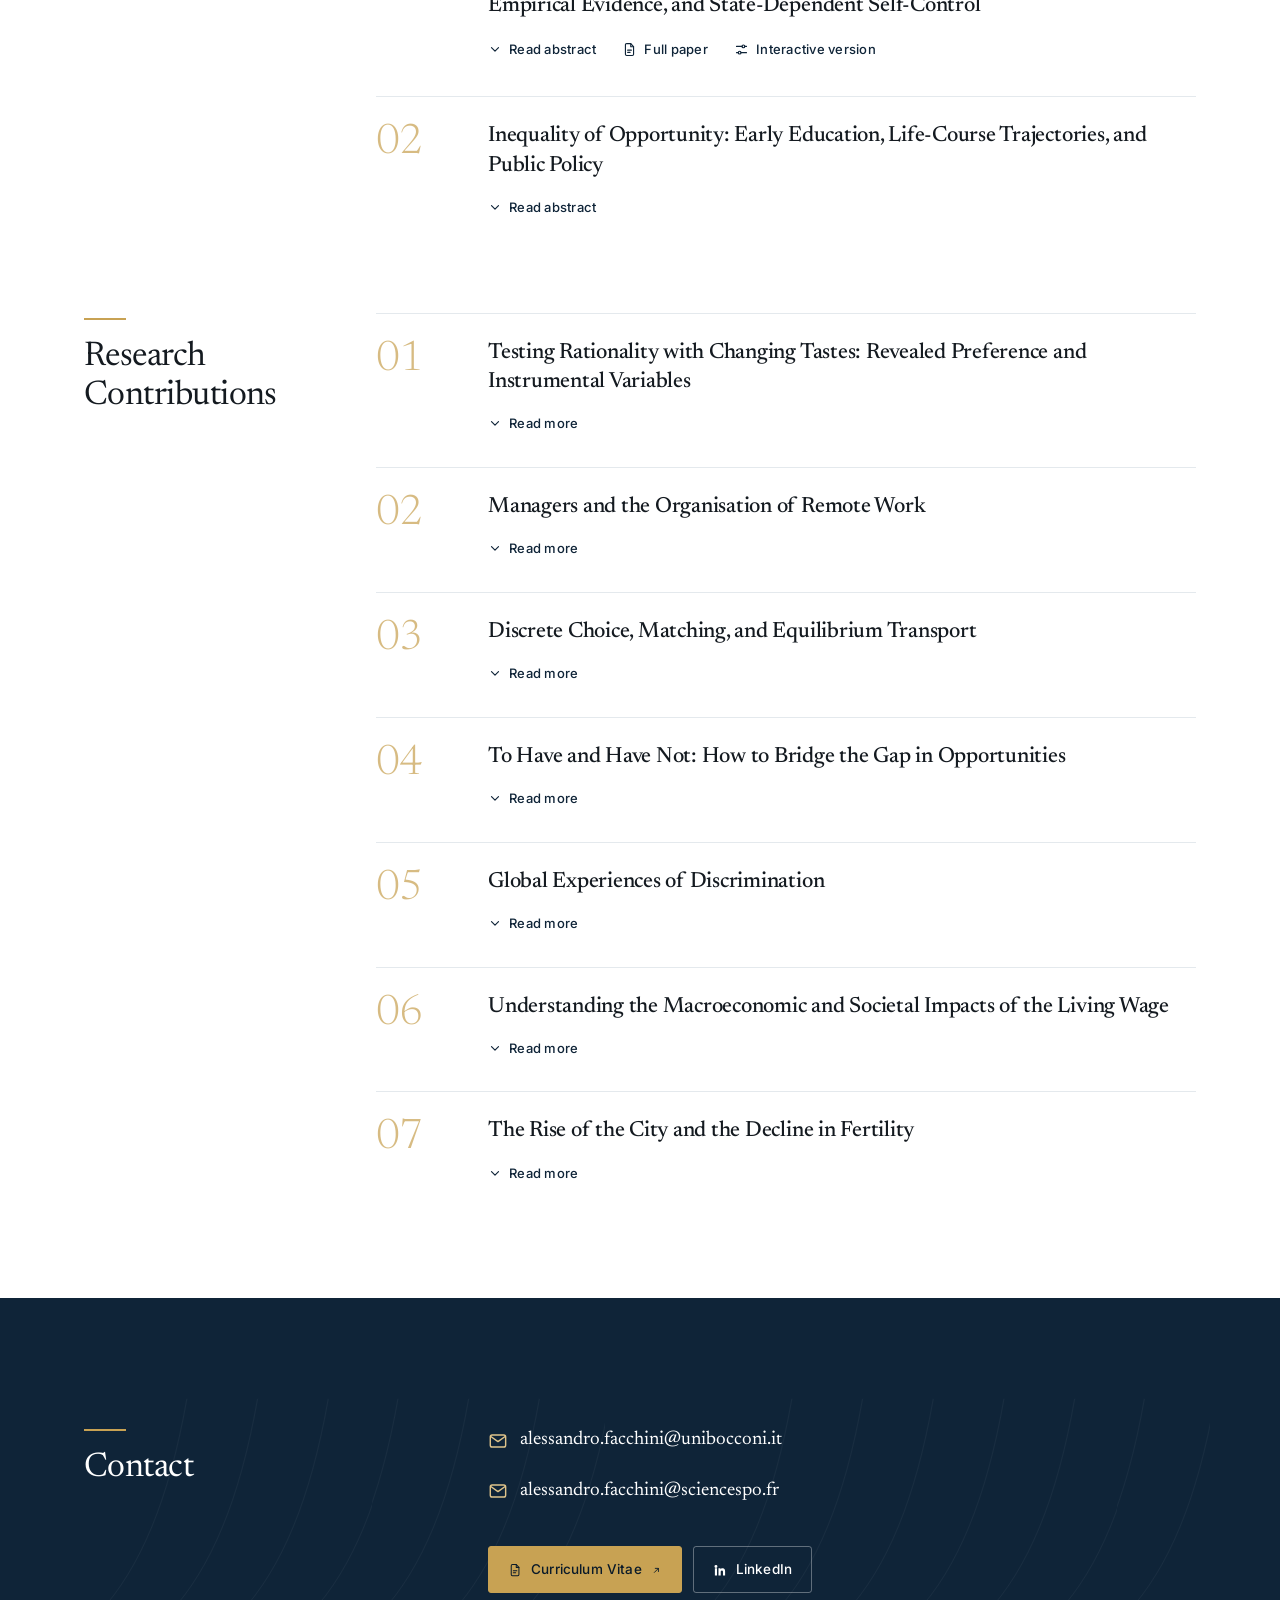
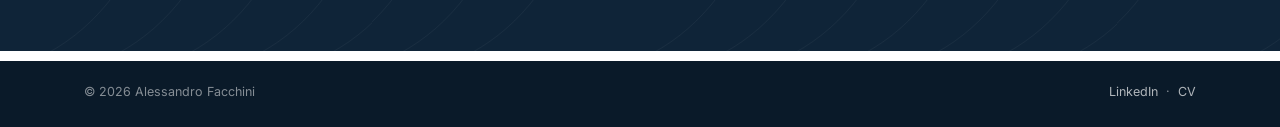
==== commit 947f5ace: "Change list item number from 08 to 07" ====
--- a/index.html
+++ b/index.html
@@ -494,8 +494,8 @@
        To hide either one without removing it from the file, add the
        word  hidden  to its <li>, i.e.  <li class="paper" hidden>
        ============================================================ -->
-<!-- AF, temp -->
-  <li class="paper" hidden>
+<!-- AF, temp 
+  <li class="paper">
     <div class="num" aria-hidden="true">07</div>
     <div>
       <h3 class="paper-title">Maximum Wage and Organisational Performance</h3>
@@ -511,9 +511,10 @@
       </div>
     </div>
   </li>
-
-  <li class="paper">
-    <div class="num" aria-hidden="true">08</div>
+-->
+
+  <li class="paper">
+    <div class="num" aria-hidden="true">07</div>
     <div>
       <h3 class="paper-title">The Rise of the City and the Decline in Fertility</h3>
       <button class="toggle" type="button" data-abstract-toggle
